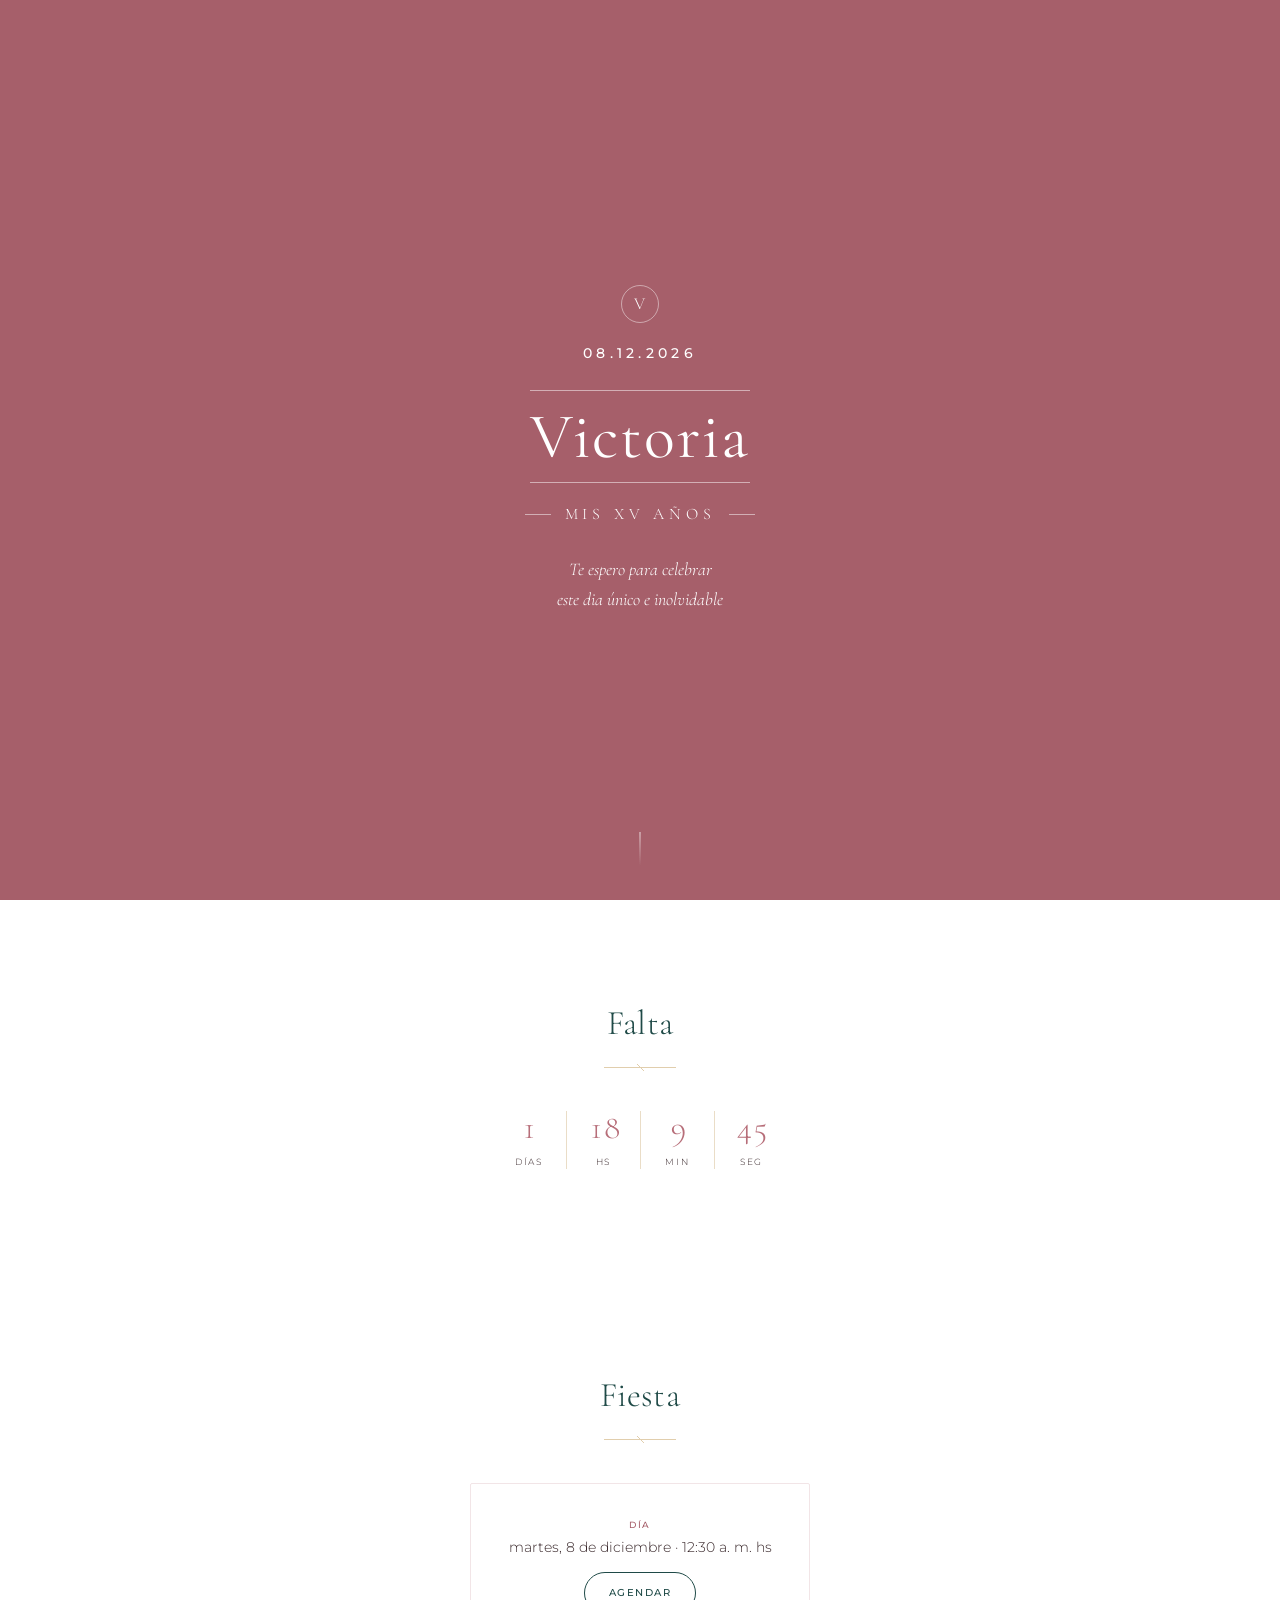
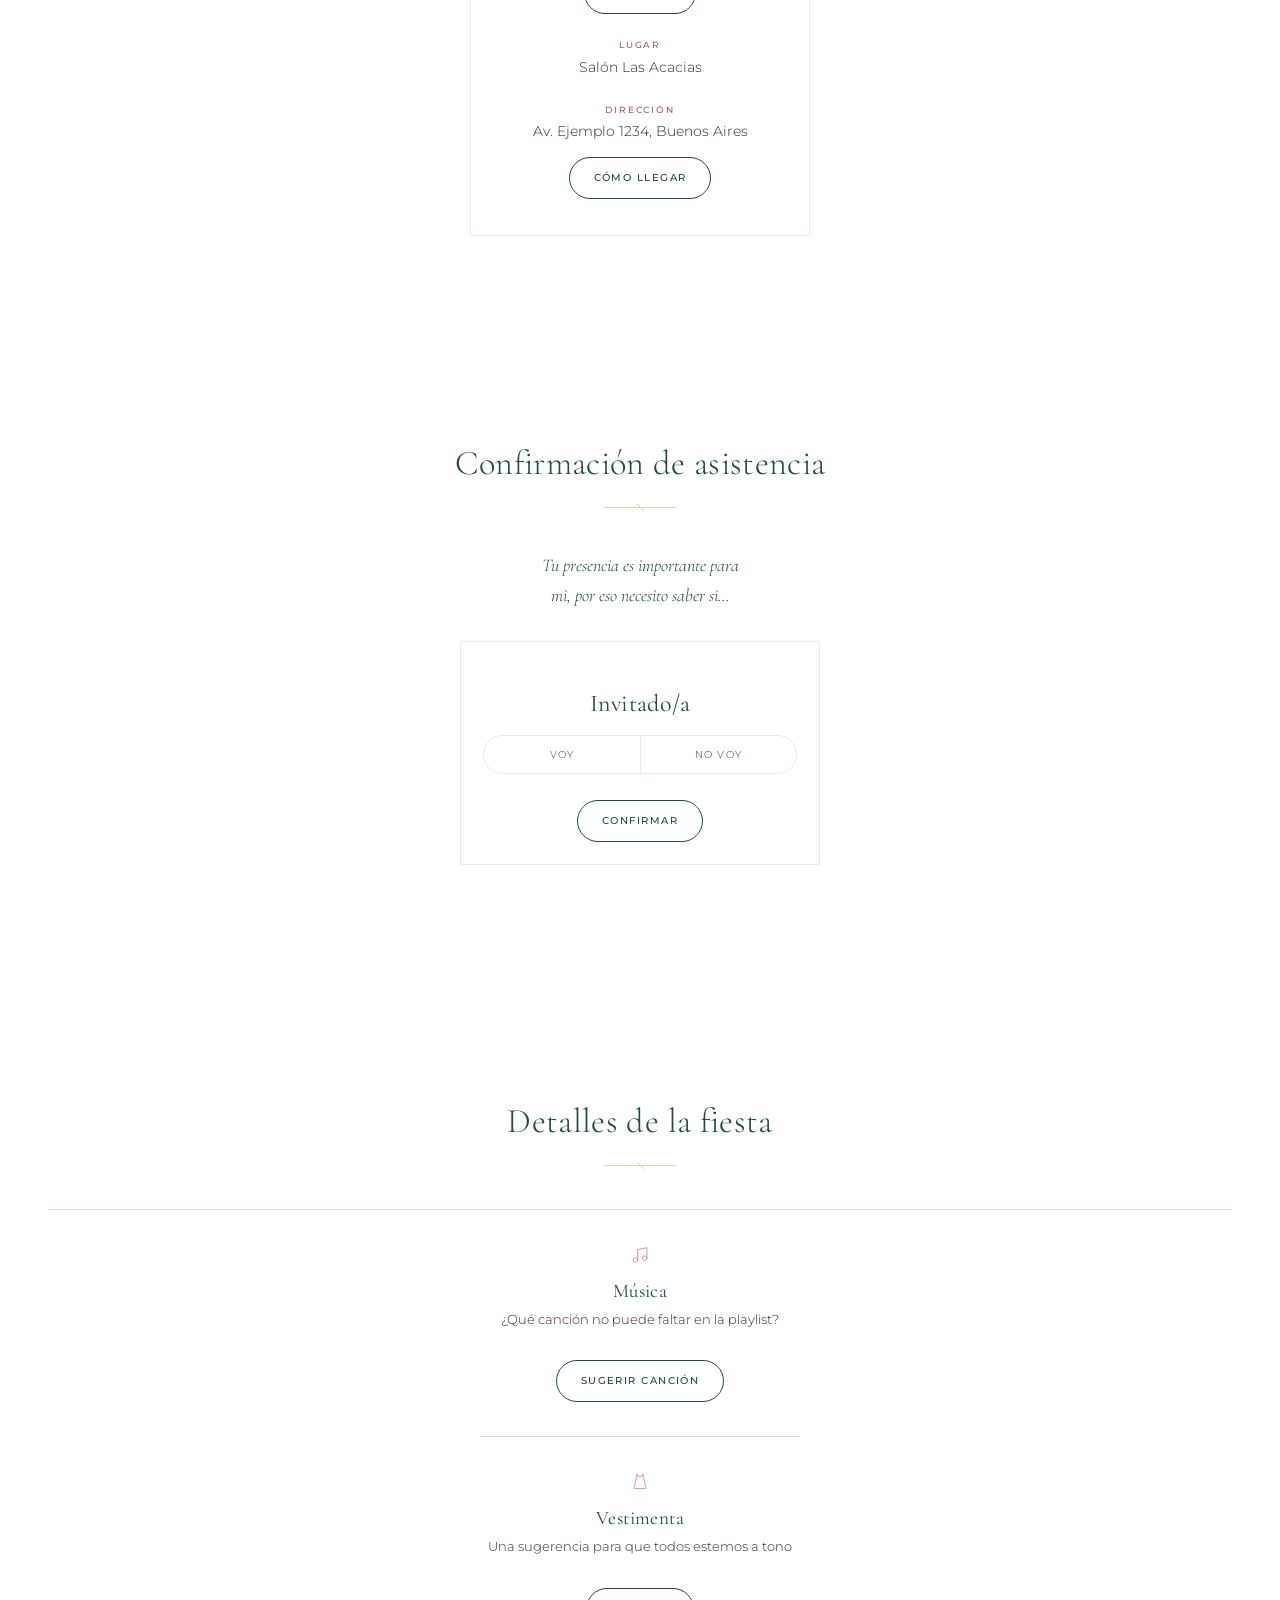
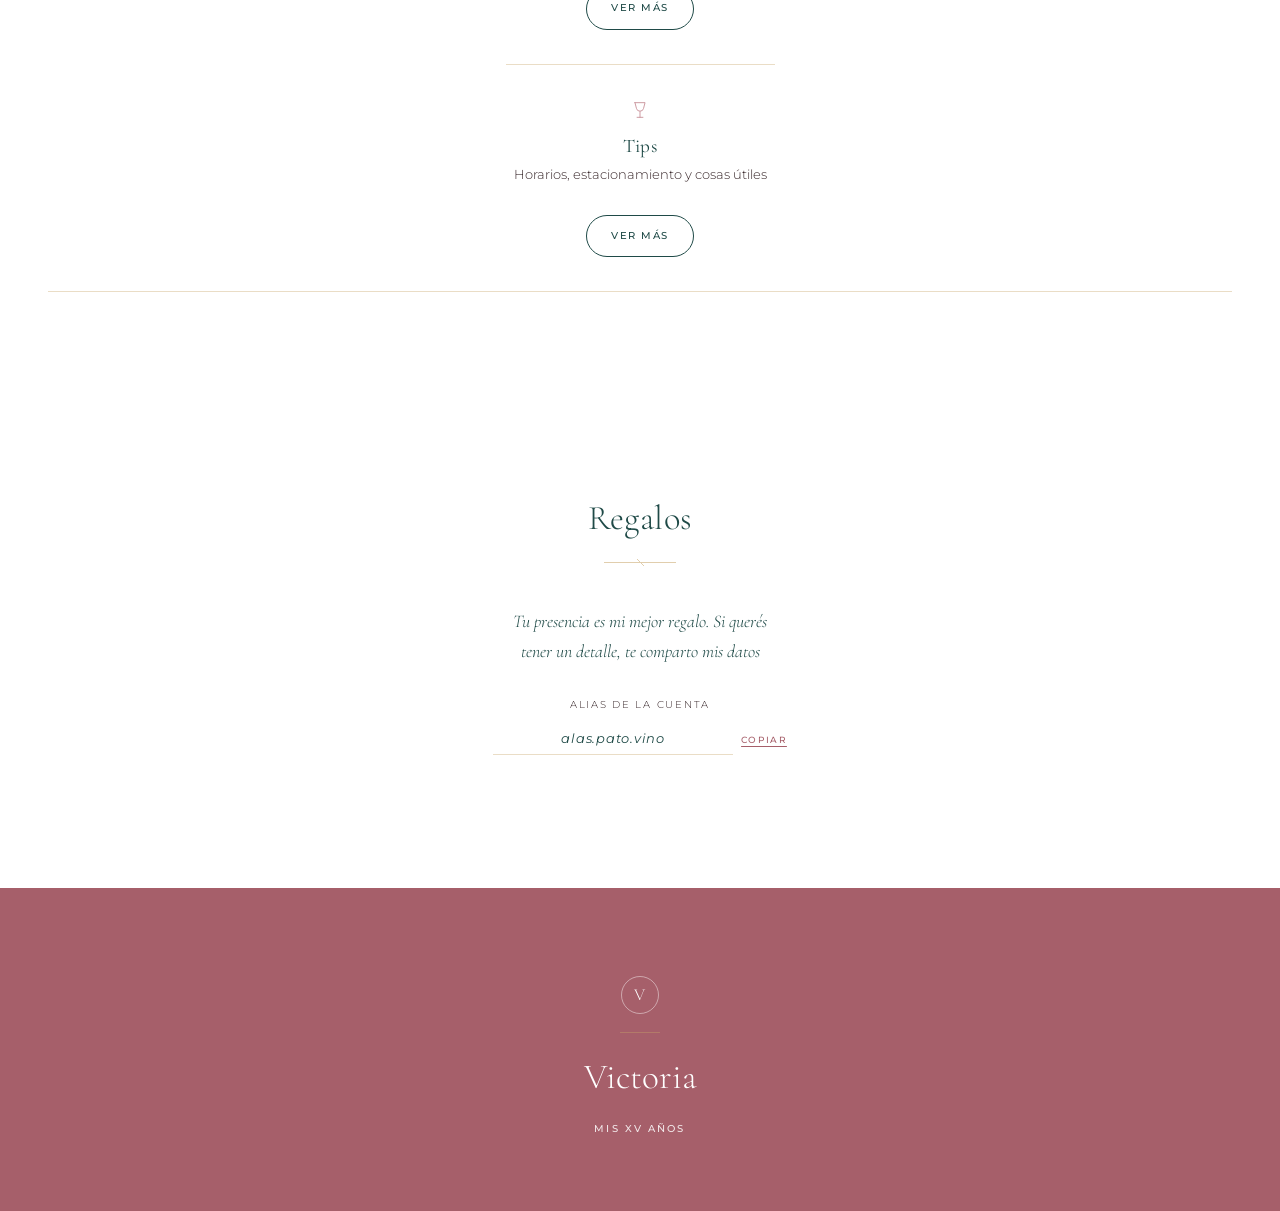
==== index.html @ 80ca41c7 "second commit" ====
<!DOCTYPE html>
<html lang="es">

<head>
  <meta charset="utf-8">
  <meta name="viewport" content="width=device-width,initial-scale=1,viewport-fit=cover">
  <title>Mis XV · Victoria</title>
  <meta name="description" content="Invitación a los XV años de Victoria.">
  <meta property="og:type" content="website">
  <meta property="og:locale" content="es_AR">
  <meta property="og:title" content="Mis XV · Victoria">
  <meta property="og:description" content="Invitación a los XV años de Victoria.">
  <meta name="theme-color" content="#A65F6A">
  <link rel="icon"
    href="data:image/svg+xml,%3Csvg xmlns='http://www.w3.org/2000/svg' viewBox='0 0 64 64'%3E%3Crect width='64' height='64' fill='%23A65F6A'/%3E%3Ctext x='32' y='45' font-family='Georgia,serif' font-size='38' fill='%23FFFFFF' text-anchor='middle'%3EV%3C/text%3E%3C/svg%3E">
  <link rel="preconnect" href="https://fonts.googleapis.com">
  <link rel="preconnect" href="https://fonts.gstatic.com" crossorigin>
  <link
    href="https://fonts.googleapis.com/css2?family=Cormorant+Garamond:ital,wght@0,300;0,400;0,600;1,400&family=Montserrat:wght@300;400;500&display=swap"
    rel="stylesheet">
  <link rel="stylesheet" href="styles.css">
</head>

<body>
  <main class="wrap">

    <header class="sec rosa hero">
      <span class="monograma" aria-hidden="true">V</span>
      <p class="fecha" id="fechaTxt"></p>
      <h1><span id="nombreTxt" class="nombre-reveal">Victoria</span></h1>
      <p class="sub">Mis XV años</p>
      <p class="txt">Te espero para celebrar este dia único e inolvidable</p>
      <p class="aviso" id="invInvalida" role="alert" hidden></p>
      <span class="scroll-cue" aria-hidden="true"></span>
    </header>

    <section class="sec palido" id="cuenta" aria-labelledby="cuentaTitulo">
      <h2 id="cuentaTitulo">Falta</h2>
      <div class="count" aria-live="off">
        <div><b id="cd">0</b><span>días</span></div>
        <div><b id="ch">0</b><span>hs</span></div>
        <div><b id="cm">0</b><span>min</span></div>
        <div><b id="cs">0</b><span>seg</span></div>
      </div>
    </section>

    <section class="sec palido" id="fiesta" aria-labelledby="fiestaTitulo">
      <h2 id="fiestaTitulo">Fiesta</h2>
      <div class="card">
        <h3>Día</h3>
        <p id="diaTxt"></p>
        <a class="btn" id="btnAgenda" target="_blank" rel="noopener">Agendar</a>
        <h3>Lugar</h3>
        <p id="lugarTxt"></p>
        <h3>Dirección</h3>
        <p id="dirTxt"></p>
        <a class="btn" id="btnMapa" target="_blank" rel="noopener">Cómo llegar</a>
      </div>
    </section>

    <section class="sec palido" id="confirmar" aria-labelledby="rsvpTitulo">
      <h2 id="rsvpTitulo">Confirmación de asistencia</h2>
      <p class="txt">Tu presencia es importante para mi, por eso necesito saber si...</p>
      <form id="fRsvp" class="rsvp">
        <div id="rsvpLista"></div>
        <button class="btn" type="submit" id="btnRsvp">Confirmar</button>
      </form>
      <p class="aviso" id="rsvpMsg" role="status"></p>
    </section>

    <section class="sec palido" id="detalles" aria-labelledby="detallesTitulo">
      <h2 id="detallesTitulo">Detalles de la fiesta</h2>
      <div class="grid3">
        <article class="card mini">
          <span class="icono" aria-hidden="true">
            <svg viewBox="0 0 24 24" fill="none" stroke="currentColor" stroke-width="1" stroke-linecap="round"
              stroke-linejoin="round">
              <circle cx="7" cy="17.5" r="2.5" />
              <circle cx="17" cy="15.5" r="2.5" />
              <path d="M9.5 17.5V6l10-2v11.5" />
            </svg>
          </span>
          <h3>Música</h3>
          <p>¿Qué canción no puede faltar en la playlist?</p>
          <button class="btn" data-modal="mMusica">Sugerir canción</button>
        </article>
        <article class="card mini">
          <span class="icono" aria-hidden="true">
            <svg viewBox="0 0 24 24" fill="none" stroke="currentColor" stroke-width="1" stroke-linecap="round"
              stroke-linejoin="round">
              <path d="M9 3.5 8 8l-2.6 9.8a1 1 0 0 0 1 1.2h11.2a1 1 0 0 0 1-1.2L16 8l-1-4.5" />
              <path d="M9 3.5c0 1.6 1.3 2.6 3 2.6s3-1 3-2.6" />
            </svg>
          </span>
          <h3>Vestimenta</h3>
          <p>Una sugerencia para que todos estemos a tono</p>
          <button class="btn" data-modal="mDress">Ver más</button>
        </article>
        <article class="card mini">
          <span class="icono" aria-hidden="true">
            <svg viewBox="0 0 24 24" fill="none" stroke="currentColor" stroke-width="1" stroke-linecap="round"
              stroke-linejoin="round">
              <path d="M6.5 4h11l-1.6 6.2a4 4 0 0 1-7.8 0L6.5 4z" />
              <path d="M12 13.8V20" />
              <path d="M8.8 20h6.4" />
            </svg>
          </span>
          <h3>Tips</h3>
          <p>Horarios, estacionamiento y cosas útiles</p>
          <button class="btn" data-modal="mTips">Ver más</button>
        </article>
      </div>
    </section>

    <section class="sec palido" id="regalos" aria-labelledby="regalosTitulo">
      <h2 id="regalosTitulo">Regalos</h2>
      <p class="txt">Tu presencia es mi mejor regalo. Si querés tener un detalle, te comparto mis datos</p>
      <label class="alias" for="aliasInp">Alias de la cuenta
        <span><input id="aliasInp" type="text" readonly><button class="btn" id="btnCopiar"
            type="button">Copiar</button></span>
      </label>
      <p class="aviso" id="copiado" role="status"></p>
    </section>


    <footer class="sec rosa pie">
      <span class="monograma" aria-hidden="true">V</span>
      <p class="firma"><span id="nombreFirma">Victoria</span><br><small>Mis XV años</small></p>
    </footer>

  </main>

  <div class="cta-fija" id="ctaFija">
    <a class="btn" href="#confirmar">Ir a confirmar asistencia</a>
  </div>

  <dialog id="mMusica">
    <form method="dialog" class="cerrar"><button aria-label="Cerrar">✕</button></form>
    <h3>Sugerir canción</h3>
    <form id="fMusica">
      <label>Canción<input name="cancion" required maxlength="80"></label>
      <label>Artista<input name="artista" required maxlength="80"></label>
      <button class="btn" type="submit">Enviar sugerencia</button>
    </form>
    <p class="aviso" id="musicaMsg" role="status"></p>
  </dialog>

  <dialog id="mDress">
    <form method="dialog" class="cerrar"><button aria-label="Cerrar">✕</button></form>
    <h3>Dress code</h3>
    <p>Elegante. Te sugerimos tonos que acompañen la noche; el rosa pastel queda reservado para la quinceañera.</p>
  </dialog>

  <dialog id="mTips">
    <form method="dialog" class="cerrar"><button aria-label="Cerrar">✕</button></form>
    <h3>Tips</h3>
    <p>Llegá a horario para el recibimiento y no perderte lo mas importante, recordá que hay pileta y llevá abrigo
      por si refresca.</p>
  </dialog>

  <div class="toast" id="aviso" role="status" aria-live="polite"></div>

  <script src="token.js"></script>
  <script src="app.js"></script>
</body>

</html>
---- styles.css ----
/* ===== Tokens ===== */
:root {
    --rosa: #B76E79;
    --rosa-osc: #A65F6A;
    --verde: #1f4a47;
    --gris: #38272A;
    --blanco: #FFFFFF;
    --fondo: #F4F0ED;
    --linea: rgba(31, 74, 71, .16);
    --linea-fuerte: rgba(31, 74, 71, .3);
    --linea-clara: rgba(255, 255, 255, .5);
    --linea-rosa: rgba(183, 110, 121, .18);
    --linea-champagne: rgba(201, 166, 107, .38);
    --champagne: #C9A66B;
    --serif: "Cormorant Garamond", Georgia, serif;
    --sans: "Montserrat", system-ui, sans-serif;
    --radio: 2px;
}

* {
    box-sizing: border-box;
    margin: 0;
}

html {
    scroll-behavior: smooth;
    -webkit-text-size-adjust: 100%;
}

body {
    background: var(--fondo);
    color: var(--verde);
    font-family: var(--sans);
    font-weight: 300;
    font-size: 14px;
    line-height: 1.7;
    -webkit-font-smoothing: antialiased;
    text-rendering: optimizeLegibility;
}

.wrap {
    position: relative;
    margin: 0 auto;
    background: var(--blanco);
    box-shadow: 0 10px 40px rgba(56, 39, 42, .07);
    overflow: hidden;
}

@media (max-width: 520px) {
    .wrap {
        box-shadow: none;
    }
}

.sec {
    position: relative;
    padding: 96px 32px;
    text-align: center;
}

@media (min-width: 700px) {
    .sec {
        padding: 104px 48px;
    }
}

.rosa {
    background: var(--rosa-osc);
    color: var(--blanco);
}

.palido {
    background: var(--blanco);
    color: var(--verde);
}

/* ===== Tipografía ===== */
h1,
h2,
h3,
.firma,
.count b,
.hash {
    font-family: var(--serif);
    font-weight: 400;
    line-height: 1.15;
}

h2 {
    font-size: 2.15rem;
    font-weight: 300;
    letter-spacing: .01em;
    margin-bottom: 40px;
    text-wrap: balance;
}

h2::after {
    content: "";
    display: block;
    width: 72px;
    height: 7px;
    margin: 20px auto 0;
    background:
        linear-gradient(var(--champagne), var(--champagne)) center / 72px 1px no-repeat,
        linear-gradient(45deg, transparent 44%, var(--champagne) 44% 56%, transparent 56%) center / 7px 7px no-repeat;
    opacity: .55;
}

h3 {
    font-size: 1.05rem;
    font-weight: 600;
    letter-spacing: .04em;
    margin-bottom: 4px;
    color: var(--verde);
}

p {
    font-size: .88rem;
}

.txt {
    max-width: 32ch;
    margin: 0 auto;
    font-family: var(--serif);
    font-size: 1.12rem;
    font-style: italic;
    line-height: 1.7;
    opacity: .9;
    text-wrap: balance;
}

.rosa .txt {
    opacity: 1;
}

/* ===== Hero ===== */
.hero {
    min-height: 100vh;
    min-height: 100svh;
    display: flex;
    flex-direction: column;
    align-items: center;
    justify-content: center;
    padding-top: 96px;
    padding-bottom: 96px;
}

.hero .fecha {
    font-size: .9rem;
    font-weight: 500;
    letter-spacing: .3em;
    text-transform: uppercase;
}

.hero h1 {
    margin: 24px 0 18px;
}

.hero h1 span {
    display: inline-block;
    font-size: clamp(2.9rem, 13vw, 4rem);
    line-height: 1.05;
    padding: 12px 0;
    border-block: 1px solid var(--linea-clara);
    letter-spacing: .03em;
}


@supports ((background-clip: text) or (-webkit-background-clip: text)) {
    .nombre-reveal {
        animation: nombre-reveal 1.6s cubic-bezier(.22, .61, .36, 1) .2s 1 both;
    }

    @keyframes nombre-reveal {
        from {
            opacity: 0;
            letter-spacing: .12em;
            transform: translateY(8px);
        }

        to {
            opacity: 1;
            letter-spacing: .03em;
            transform: none;
        }
    }
}


.hero .sub {
    display: flex;
    align-items: center;
    justify-content: center;
    gap: 14px;
    font-family: var(--serif);
    font-size: 1rem;
    letter-spacing: .3em;
    text-transform: uppercase;
}

.hero .sub::before,
.hero .sub::after {
    content: "";
    width: 26px;
    height: 1px;
    flex: none;
    background: rgba(255, 255, 255, .5);
}

.hero .txt {
    margin-top: 26px;
    max-width: 28ch;
}

.scroll-cue {
    position: absolute;
    bottom: 34px;
    left: 50%;
    width: 1px;
    height: 34px;
    background: linear-gradient(to bottom, rgba(255, 255, 255, .8), transparent);
    transform: translateX(-50%);
    animation: cue 3.6s ease-in-out infinite;
}

@keyframes cue {

    0%,
    100% {
        opacity: .2;
        transform: translate(-50%, 0);
    }

    50% {
        opacity: .9;
        transform: translate(-50%, 8px);
    }
}

/* ===== Cuenta regresiva ===== */
.count {
    display: flex;
    justify-content: center;
}

.count div {
    display: flex;
    flex-direction: column;
    align-items: center;
    min-width: 74px;
    padding: 0 14px;
    border-left: 1px solid var(--linea-champagne);
}

.count div:first-child {
    border-left: 0;
}

.count b {
    font-size: 2.1rem;
    line-height: 1;
    font-weight: 300;
    color: var(--rosa);
    font-variant-numeric: tabular-nums;
}

.count span {
    margin-top: 9px;
    font-size: .56rem;
    letter-spacing: .2em;
    text-transform: uppercase;
    color: var(--gris);
}

/* ===== Botones ===== */
.btn {
    display: inline-flex;
    align-items: center;
    justify-content: center;
    min-height: 42px;
    padding: 10px 24px;
    border: 1px solid var(--verde);
    border-radius: 999px;
    background: transparent;
    color: var(--verde);
    font: 500 .64rem/1 var(--sans);
    letter-spacing: .14em;
    text-transform: uppercase;
    text-decoration: none;
    cursor: pointer;
    transition: background .25s ease, color .25s ease, border-color .25s ease, transform .15s ease;
}

.btn:hover {
    background: rgba(31, 74, 71, .07);
    border-color: var(--verde);
    color: var(--verde);
}

.btn:active {
    transform: scale(.97);
}

.btn:disabled {
    opacity: .55;
    cursor: wait;
}

.rosa .btn {
    border-color: var(--linea-clara);
    color: var(--blanco);
}

.rosa .btn:hover {
    background: rgba(255, 255, 255, .14);
    border-color: var(--blanco);
    color: var(--blanco);
}

:focus-visible {
    outline: 2px solid var(--rosa-osc);
    outline-offset: 3px;
}

::selection {
    background: rgba(183, 110, 121, .22);
    color: inherit;
}

/* ===== Card de fiesta ===== */
.card {
    max-width: 340px;
    margin: 0 auto;
    padding: 36px 28px;
    border: 1px solid var(--linea-rosa);
    border-radius: var(--radio);
    transition: transform .2s ease, box-shadow .2s ease;
}

.card:not(.mini):hover {
    transform: translateY(-2px);
    box-shadow: 0 8px 24px rgba(56, 39, 42, .05);
}

.card h3 {
    margin-top: 26px;
    font-family: var(--sans);
    font-size: .58rem;
    font-weight: 500;
    letter-spacing: .2em;
    text-transform: uppercase;
    color: var(--rosa-osc);
}

.card h3:first-child {
    margin-top: 0;
}

.card p {
    margin-top: 6px;
    font-family: var(--sans);
    font-size: 0.90rem;
    line-height: 1.5;
    color: var(--gris);
}

.card .btn {
    margin-top: 14px;
}

/* ===== Detalles (lista minimal) ===== */
.grid3 {
    display: grid;
    border-block: 1px solid var(--linea-champagne);
}

.mini {
    max-width: none;
    padding: 34px 8px;
    border: 0;
    border-radius: 0;
}

.mini+.mini {
    border-top: 1px solid var(--linea-champagne);
}

.mini h3 {
    margin: 0 0 6px;
    font-family: var(--serif);
    font-size: 1.2rem;
    font-weight: 400;
    letter-spacing: .02em;
    text-transform: none;
    color: var(--verde);
}

.mini p {
    margin-bottom: 16px;
    font-family: var(--sans);
    font-size: .84rem;
    line-height: 1.65;
    color: var(--gris);
}

/* ===== RSVP ===== */
.rsvp {
    max-width: 360px;
    margin: 30px auto 0;
    padding: 26px 22px 22px;
    border: 1px solid var(--linea-rosa);
    border-radius: var(--radio);
    background: var(--blanco);
}

.rsvp>div {
    display: grid;
    gap: 0;
    margin-bottom: 22px;
}

.persona {
    padding: 16px 0;
    border: 0;
    border-bottom: 1px solid var(--linea-rosa);
    border-radius: 0;
    text-align: left;
}

.persona:last-child {
    border-bottom: 0;
    padding-bottom: 4px;
}

.persona b {
    display: block;
    margin-bottom: 10px;
    font-family: var(--serif);
    font-weight: 400;
    font-size: 1.50rem;
    letter-spacing: .02em;
    text-align-last: center;
}

.opc {
    display: flex;
    gap: 0;
    border: 1px solid var(--linea-rosa);
    border-radius: 999px;
    overflow: hidden;
}

.opc label {
    flex: 1;
    cursor: pointer;
    position: relative;
}

.opc input {
    position: absolute;
    opacity: 0;
    width: 0;
    padding: 0;
    border: 0;
}

.opc span {
    display: block;
    padding: 10px 6px;
    border: 0;
    border-radius: 0;
    font-size: .64rem;
    letter-spacing: .12em;
    text-transform: uppercase;
    text-align: center;
    transition: background .2s ease, color .2s ease;
}

.opc label+label span {
    border-left: 1px solid var(--linea-rosa);
}

.opc input:checked+span {
    background: rgba(31, 74, 71, .08);
    color: var(--verde);
    font-weight: 500;
}

.opc input:focus-visible+span {
    outline: 2px solid var(--verde);
    outline-offset: 2px;
}

.rosa .persona {
    border-color: var(--linea-clara);
}

.rosa .opc {
    border-color: var(--linea-clara);
}

.rosa .opc label+label span {
    border-left-color: var(--linea-clara);
}

.rosa .opc span {
    border-color: var(--linea-clara);
}

.rosa .opc input:checked+span {
    background: rgba(255, 255, 255, .18);
    border-color: transparent;
    color: var(--blanco);
}

.rosa .opc input:focus-visible+span {
    outline-color: var(--blanco);
}

.aviso {
    min-height: 1.4em;
    margin-top: 12px;
    font-size: .74rem;
    letter-spacing: .03em;
    color: var(--verde);
}

.rosa .aviso {
    color: var(--blanco);
}

/* ===== Regalos ===== */
.alias {
    display: block;
    margin-top: 30px;
    font-size: .6rem;
    letter-spacing: .18em;
    text-transform: uppercase;
    color: var(--gris);
}

.alias span {
    display: flex;
    gap: 8px;
    justify-content: center;
    align-items: center;
    margin-top: 10px;
}

.alias input {
    max-width: 240px;
    padding: 8px 4px;
    border: 0;
    border-bottom: 1px solid var(--linea-champagne);
    border-radius: 0;
    background: transparent;
    font-family: var(--sans);
    font-size: 0.80rem;
    font-style: italic;
    letter-spacing: .06em;
    color: var(--verde);
    text-align: center;
}

.alias input:focus {
    outline: 0;
    border-bottom-color: var(--rosa-osc);
}

.alias .btn {
    min-height: 0;
    padding: 2px 0;
    border: 0;
    background: none;
    font-size: .58rem;
    letter-spacing: .14em;
    color: var(--rosa-osc);
    text-decoration: underline;
    text-underline-offset: 3px;
    text-decoration-thickness: 1px;
}

.alias .btn:hover {
    background: none;
    border-color: transparent;
    color: var(--verde);
}

input {
    font: 400 .88rem var(--sans);
    padding: 11px 14px;
    border: 1px solid var(--linea);
    border-radius: var(--radio);
    background: var(--blanco);
    color: var(--verde);
    width: 100%;
}

input:focus {
    outline: 2px solid currentColor;
    outline-offset: 1px;
}

/* ===== Instagram ===== */
.hash {
    font-size: 2.4rem;
    letter-spacing: .01em;
    color: var(--rosa);
    margin: 22px 0 12px;
}

/* ===== Footer ===== */
.pie {
    padding: 88px 32px 68px;
}

.firma {
    font-size: 2.2rem;
    font-weight: 300;
    line-height: 1.25;
}

.firma::before {
    content: "";
    display: block;
    width: 40px;
    height: 1px;
    margin: 0 auto 22px;
    background: var(--linea-champagne);
}

.firma small {
    display: inline-block;
    margin-top: 10px;
    font-family: var(--sans);
    font-size: .6rem;
    font-weight: 500;
    letter-spacing: .22em;
    text-transform: uppercase;
    opacity: .85;
}

/* ===== Modales ===== */
dialog {
    width: min(92vw, 400px);
    margin: auto;
    padding: 36px 28px 30px;
    border: 1px solid var(--linea-rosa);
    border-radius: 4px;
    background: var(--blanco);
    color: var(--verde);
    text-align: center;
    box-shadow: 0 30px 80px rgba(56, 39, 42, .22);
    animation: pop .25s ease;
}

dialog::backdrop {
    background: rgba(31, 74, 71, .5);
    backdrop-filter: blur(3px);
}

dialog h3 {
    font-size: 1.35rem;
    font-weight: 400;
    margin-bottom: 4px;
}

dialog p {
    margin-top: 12px;
    color: var(--gris);
    font-size: .86rem;
}

dialog label {
    display: block;
    margin-top: 16px;
    text-align: left;
    font-size: .6rem;
    letter-spacing: .14em;
    text-transform: uppercase;
    color: var(--gris);
}

dialog label input {
    margin-top: 6px;
}

dialog .btn {
    margin-top: 24px;
}

.cerrar {
    position: absolute;
    top: 8px;
    right: 10px;
}

.cerrar button {
    width: 36px;
    height: 36px;
    border: 0;
    border-radius: 50%;
    background: none;
    color: var(--gris);
    font-size: 1rem;
    cursor: pointer;
    transition: background .2s ease;
}

.cerrar button:hover {
    background: rgba(31, 74, 71, .06);
}

@keyframes pop {
    from {
        opacity: 0;
        transform: translateY(12px) scale(.98);
    }
}

/* ===== Aparición progresiva ===== */
.js .rev {
    opacity: 0;
    transform: translateY(10px);
    transition: opacity .7s ease, transform .7s ease;
    will-change: opacity, transform;
}

.js .rev.in {
    opacity: 1;
    transform: none;
}

/* ===== CTA fija (mobile) ===== */
.cta-fija {
    position: fixed;
    left: 0;
    right: 0;
    bottom: 0;
    z-index: 20;
    display: flex;
    justify-content: center;
    padding: 10px 16px calc(10px + env(safe-area-inset-bottom));
    background: rgba(255, 255, 255, .92);
    backdrop-filter: blur(10px);
    border-top: 1px solid var(--linea);
    transform: translateY(110%);
    transition: transform .3s ease;
}

.cta-fija.visible {
    transform: none;
}

.cta-fija .btn {
    width: 100%;
    max-width: 448px;
    margin: 0;
    background: var(--verde);
    border-color: var(--verde);
    color: var(--blanco);
}

.cta-fija .btn:hover {
    background: var(--rosa-osc);
    border-color: var(--rosa-osc);
}

@media (min-width: 560px) {
    .cta-fija {
        display: none;
    }
}

/* ===== Ornamentos ===== */
.monograma {
    display: inline-grid;
    place-items: center;
    width: 38px;
    height: 38px;
    margin-bottom: 18px;
    border: 1px solid rgba(255, 255, 255, .45);
    border-radius: 50%;
    font-family: var(--serif);
    font-size: 1.05rem;
    line-height: 1;
    letter-spacing: .04em;
}

.icono {
    display: block;
    width: 22px;
    height: 22px;
    margin: 0 auto 14px;
    color: var(--rosa);
    opacity: .75;
}

.icono svg {
    display: block;
    width: 100%;
    height: 100%;
}

/* ===== Toast ===== */
.toast {
    position: fixed;
    left: 50%;
    bottom: 24px;
    z-index: 30;
    max-width: calc(100vw - 32px);
    transform: translate(-50%, 20px);
    padding: 11px 20px;
    border-radius: 999px;
    background: var(--verde);
    color: var(--blanco);
    font-size: .72rem;
    letter-spacing: .04em;
    text-align: center;
    opacity: 0;
    pointer-events: none;
    transition: opacity .25s ease, transform .25s ease;
}

.toast.visible {
    opacity: 1;
    transform: translate(-50%, 0);
}

@media (max-width: 559px) {
    .toast {
        bottom: calc(78px + env(safe-area-inset-bottom));
    }
}

/* ===== Movimiento reducido ===== */
@media (prefers-reduced-motion: reduce) {
    html {
        scroll-behavior: auto;
    }

    .scroll-cue {
        animation: none;
        opacity: .4;
    }

    .js .rev {
        opacity: 1;
        transform: none;
        transition: none;
    }

    dialog {
        animation: none;
    }

    .btn,
    .opc span,
    .cta-fija,
    .toast {
        transition: none;
    }

    .nombre-reveal {
        -webkit-text-fill-color: currentColor;
        background: none;
        filter: none;
        animation: none;
    }
}
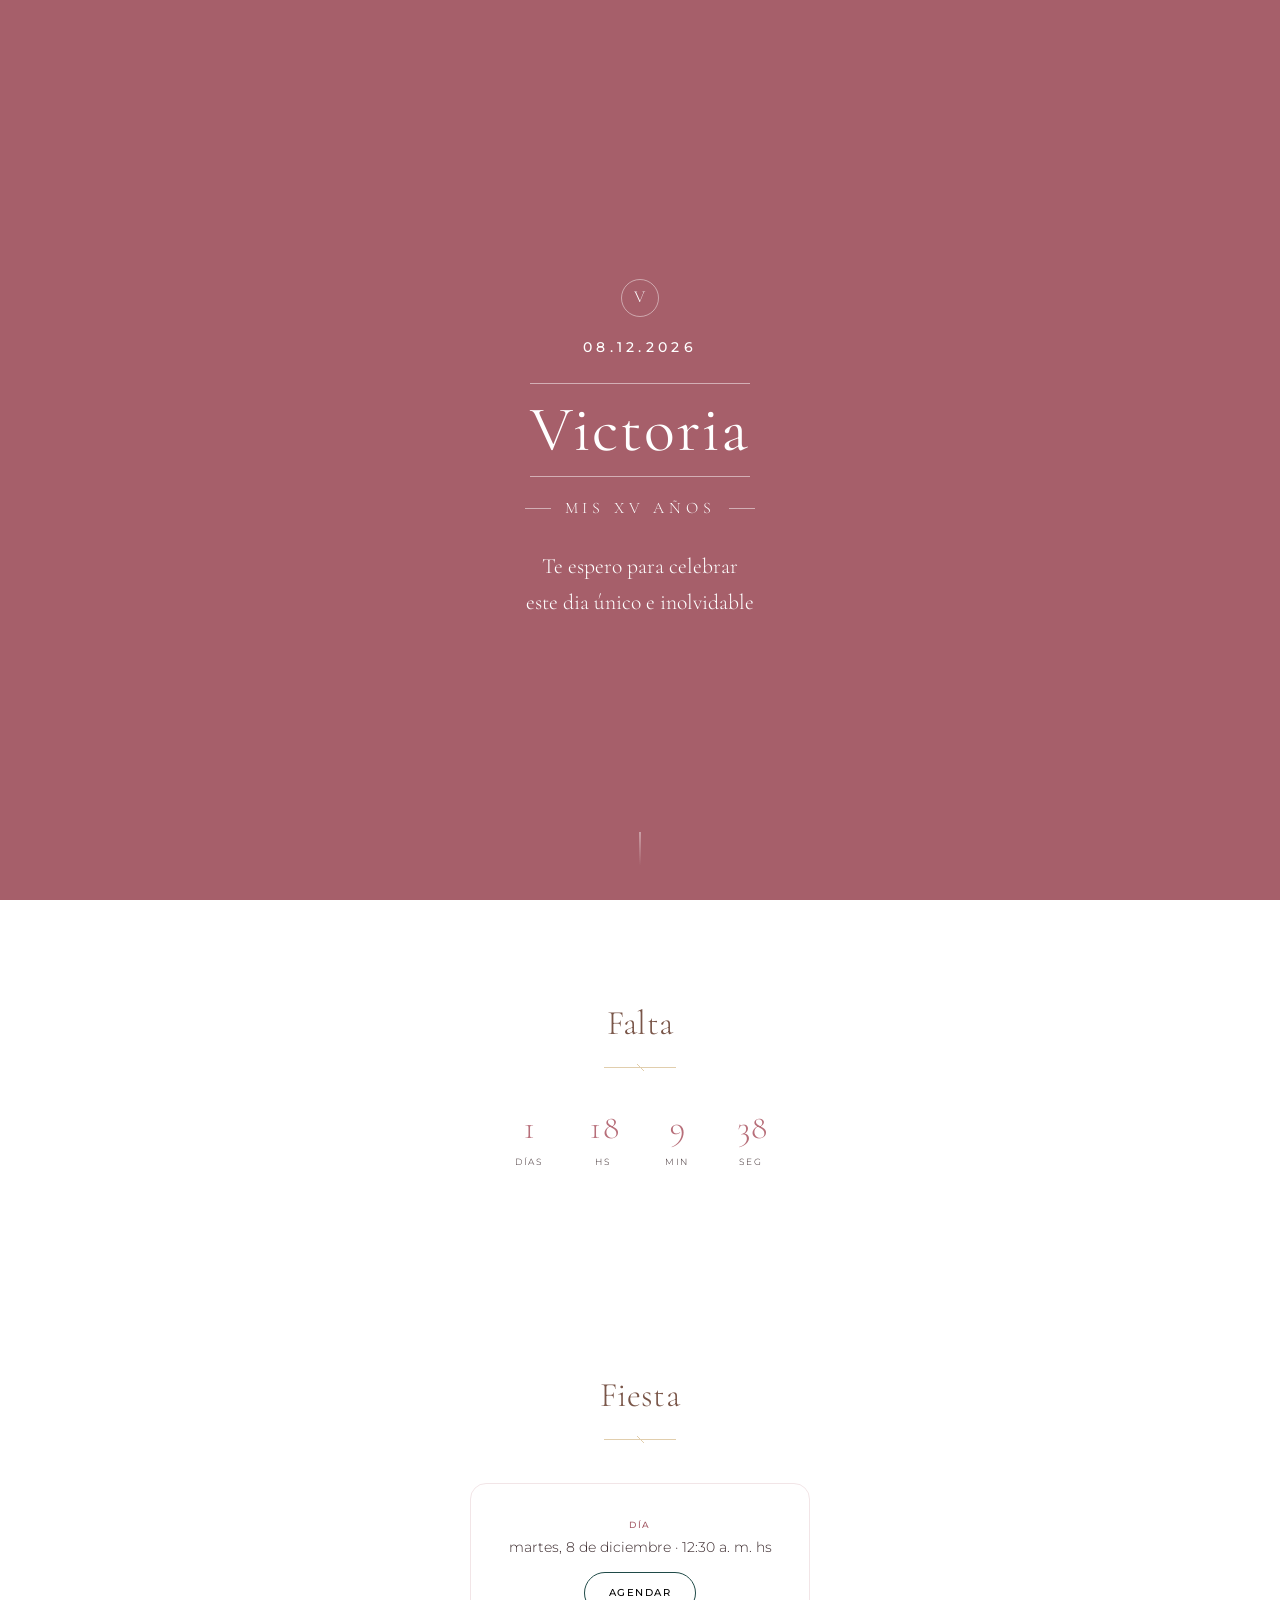
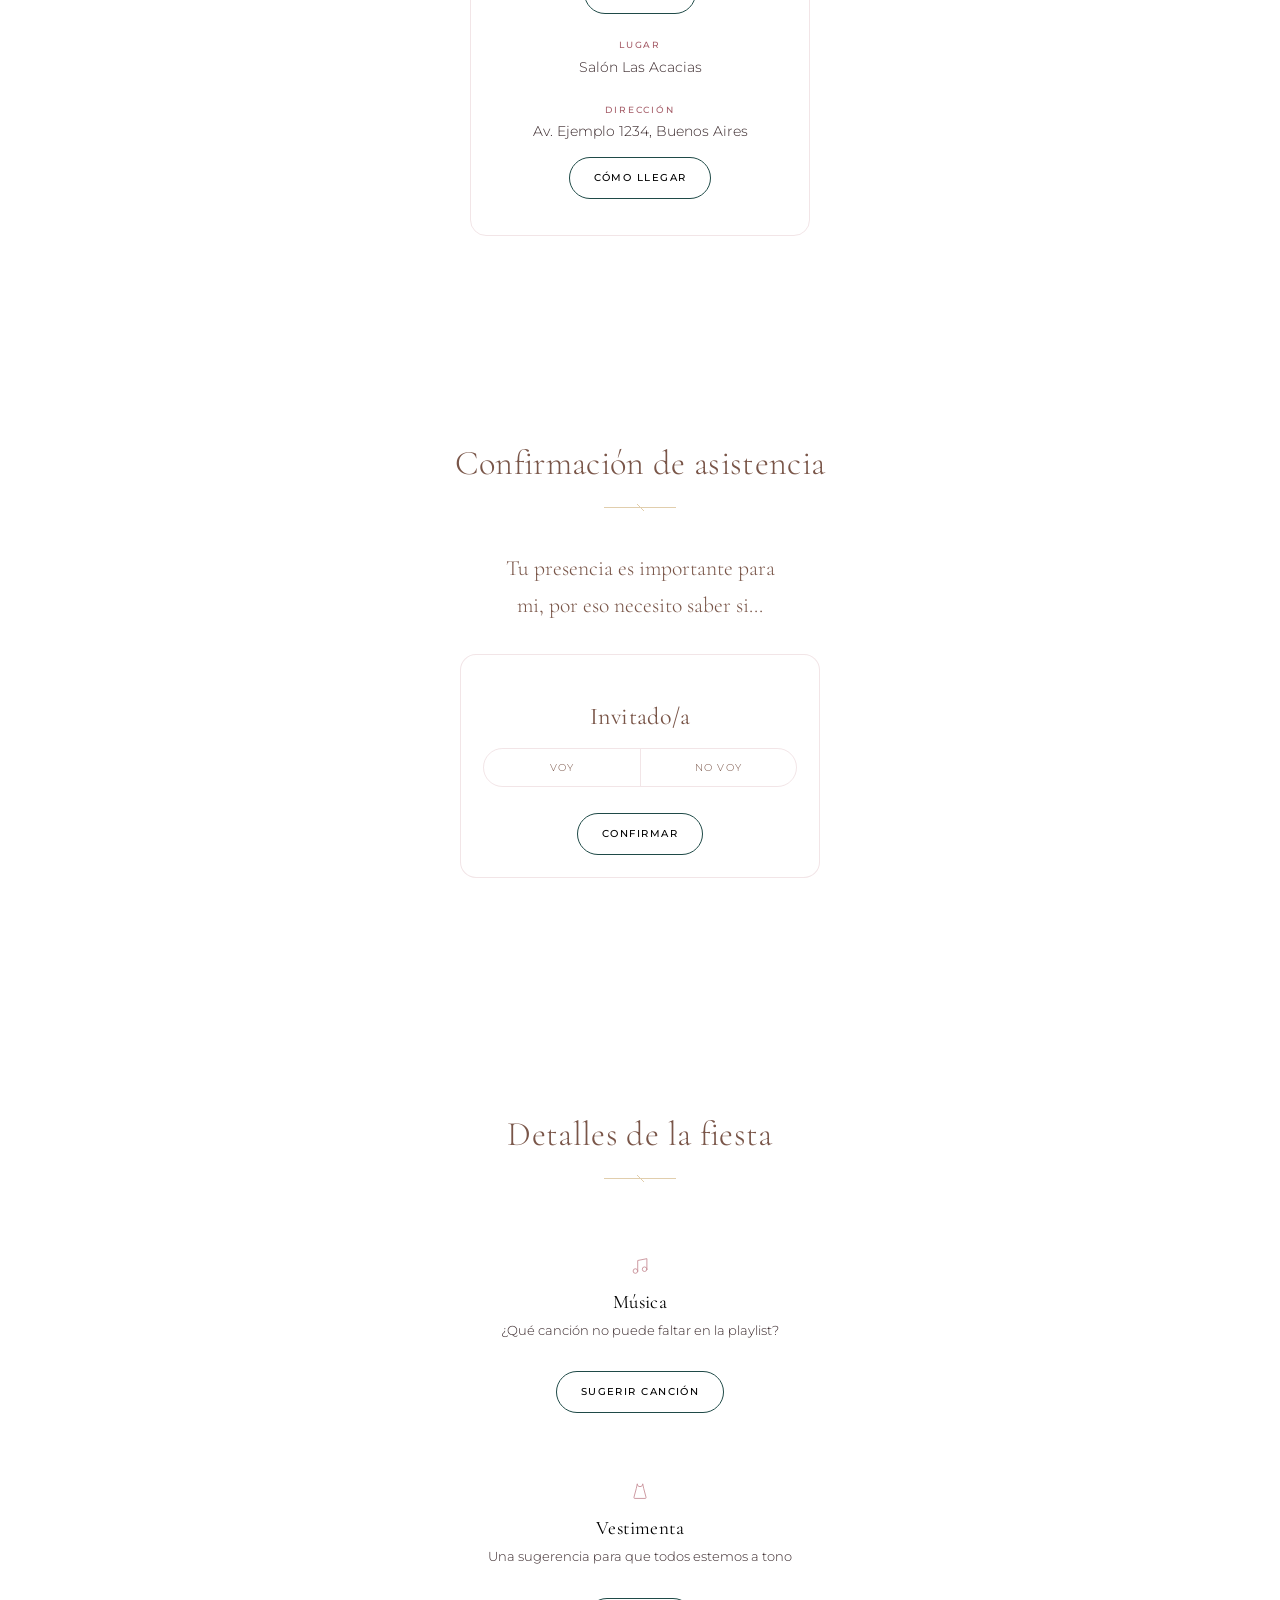
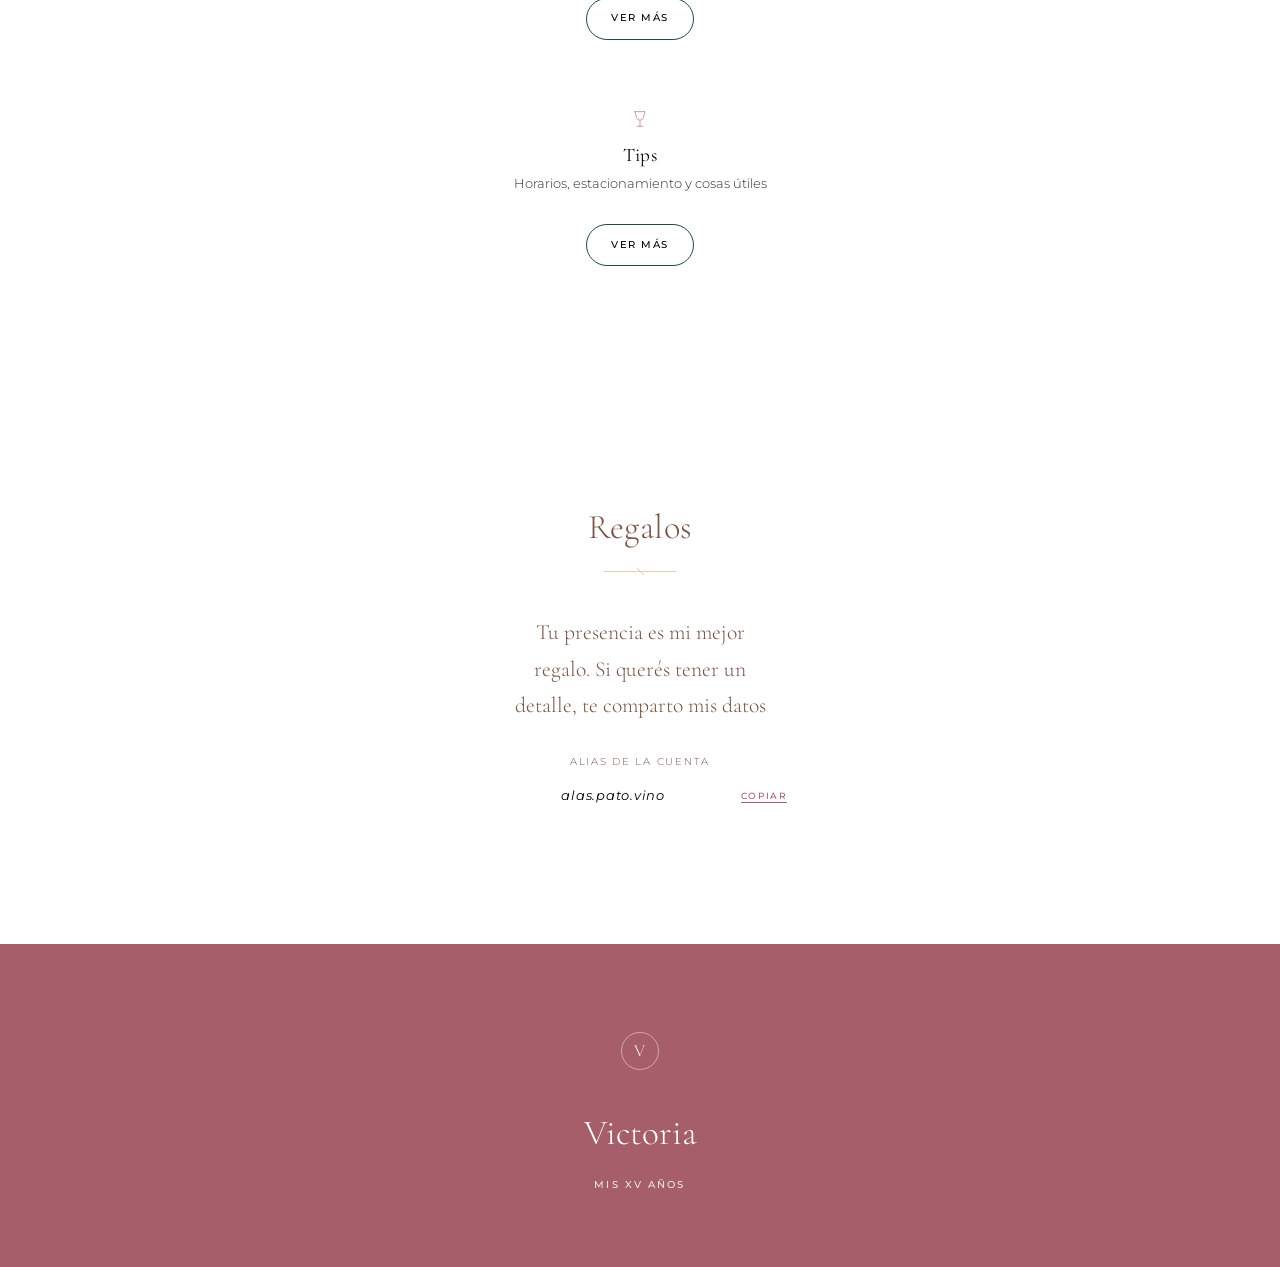
==== commit ba63f98e: "third commit" ====
--- a/index.html
+++ b/index.html
@@ -124,8 +124,9 @@
 
 
     <footer class="sec rosa pie">
-      <span class="monograma" aria-hidden="true">V</span>
-      <p class="firma"><span id="nombreFirma">Victoria</span><br><small>Mis XV años</small></p>
+      <span class="monograma" aria-hidden="true" style="color:white">V</span>
+      <p class="firma"><span id="nombreFirma" style="color:white">Victoria</span><br><small style="color:white">Mis XV
+          años</small></p>
     </footer>
 
   </main>
--- a/styles.css
+++ b/styles.css
@@ -10,7 +10,6 @@
     --linea-fuerte: rgba(31, 74, 71, .3);
     --linea-clara: rgba(255, 255, 255, .5);
     --linea-rosa: rgba(183, 110, 121, .18);
-    --linea-champagne: rgba(201, 166, 107, .38);
     --champagne: #C9A66B;
     --serif: "Cormorant Garamond", Georgia, serif;
     --sans: "Montserrat", system-ui, sans-serif;
@@ -122,8 +121,8 @@
     max-width: 32ch;
     margin: 0 auto;
     font-family: var(--serif);
-    font-size: 1.12rem;
-    font-style: italic;
+    font-size: 1.35rem;
+    font-style: normal;
     line-height: 1.7;
     opacity: .9;
     text-wrap: balance;
@@ -282,7 +281,7 @@
     border: 1px solid var(--verde);
     border-radius: 999px;
     background: transparent;
-    color: var(--verde);
+    color: black;
     font: 500 .64rem/1 var(--sans);
     letter-spacing: .14em;
     text-transform: uppercase;
@@ -333,7 +332,7 @@
     margin: 0 auto;
     padding: 36px 28px;
     border: 1px solid var(--linea-rosa);
-    border-radius: var(--radio);
+    border-radius: 1rem;
     transition: transform .2s ease, box-shadow .2s ease;
 }
 
@@ -392,7 +391,7 @@
     font-weight: 400;
     letter-spacing: .02em;
     text-transform: none;
-    color: var(--verde);
+    color: black;
 }
 
 .mini p {
@@ -409,7 +408,7 @@
     margin: 30px auto 0;
     padding: 26px 22px 22px;
     border: 1px solid var(--linea-rosa);
-    border-radius: var(--radio);
+    border-radius: 1rem;
     background: var(--blanco);
 }
 
@@ -558,7 +557,7 @@
     font-size: 0.80rem;
     font-style: italic;
     letter-spacing: .06em;
-    color: var(--verde);
+    color: black;
     text-align: center;
 }
 
@@ -729,6 +728,7 @@
 .js .rev.in {
     opacity: 1;
     transform: none;
+    color: #795548;
 }
 
 /* ===== CTA fija (mobile) ===== */
@@ -756,8 +756,8 @@
     width: 100%;
     max-width: 448px;
     margin: 0;
-    background: var(--verde);
-    border-color: var(--verde);
+    background: black;
+    border-color: black;
     color: var(--blanco);
 }
 
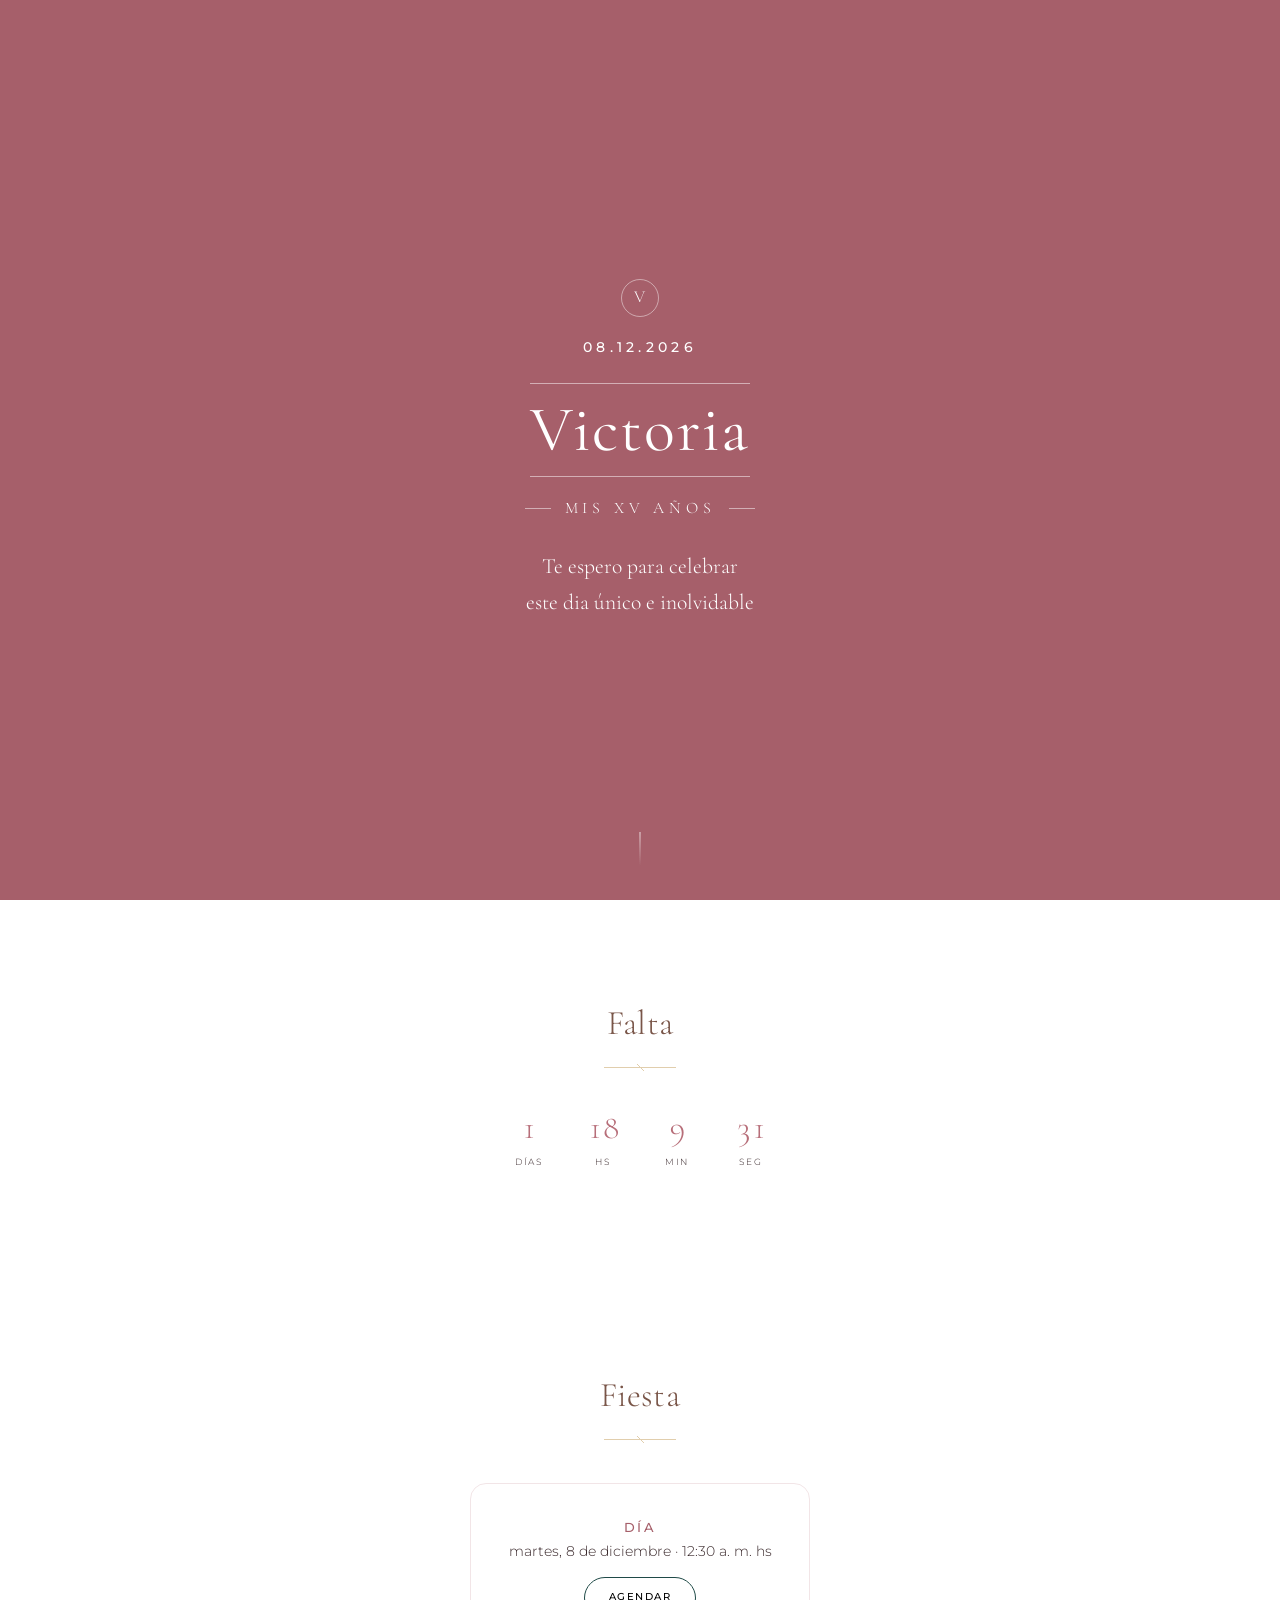
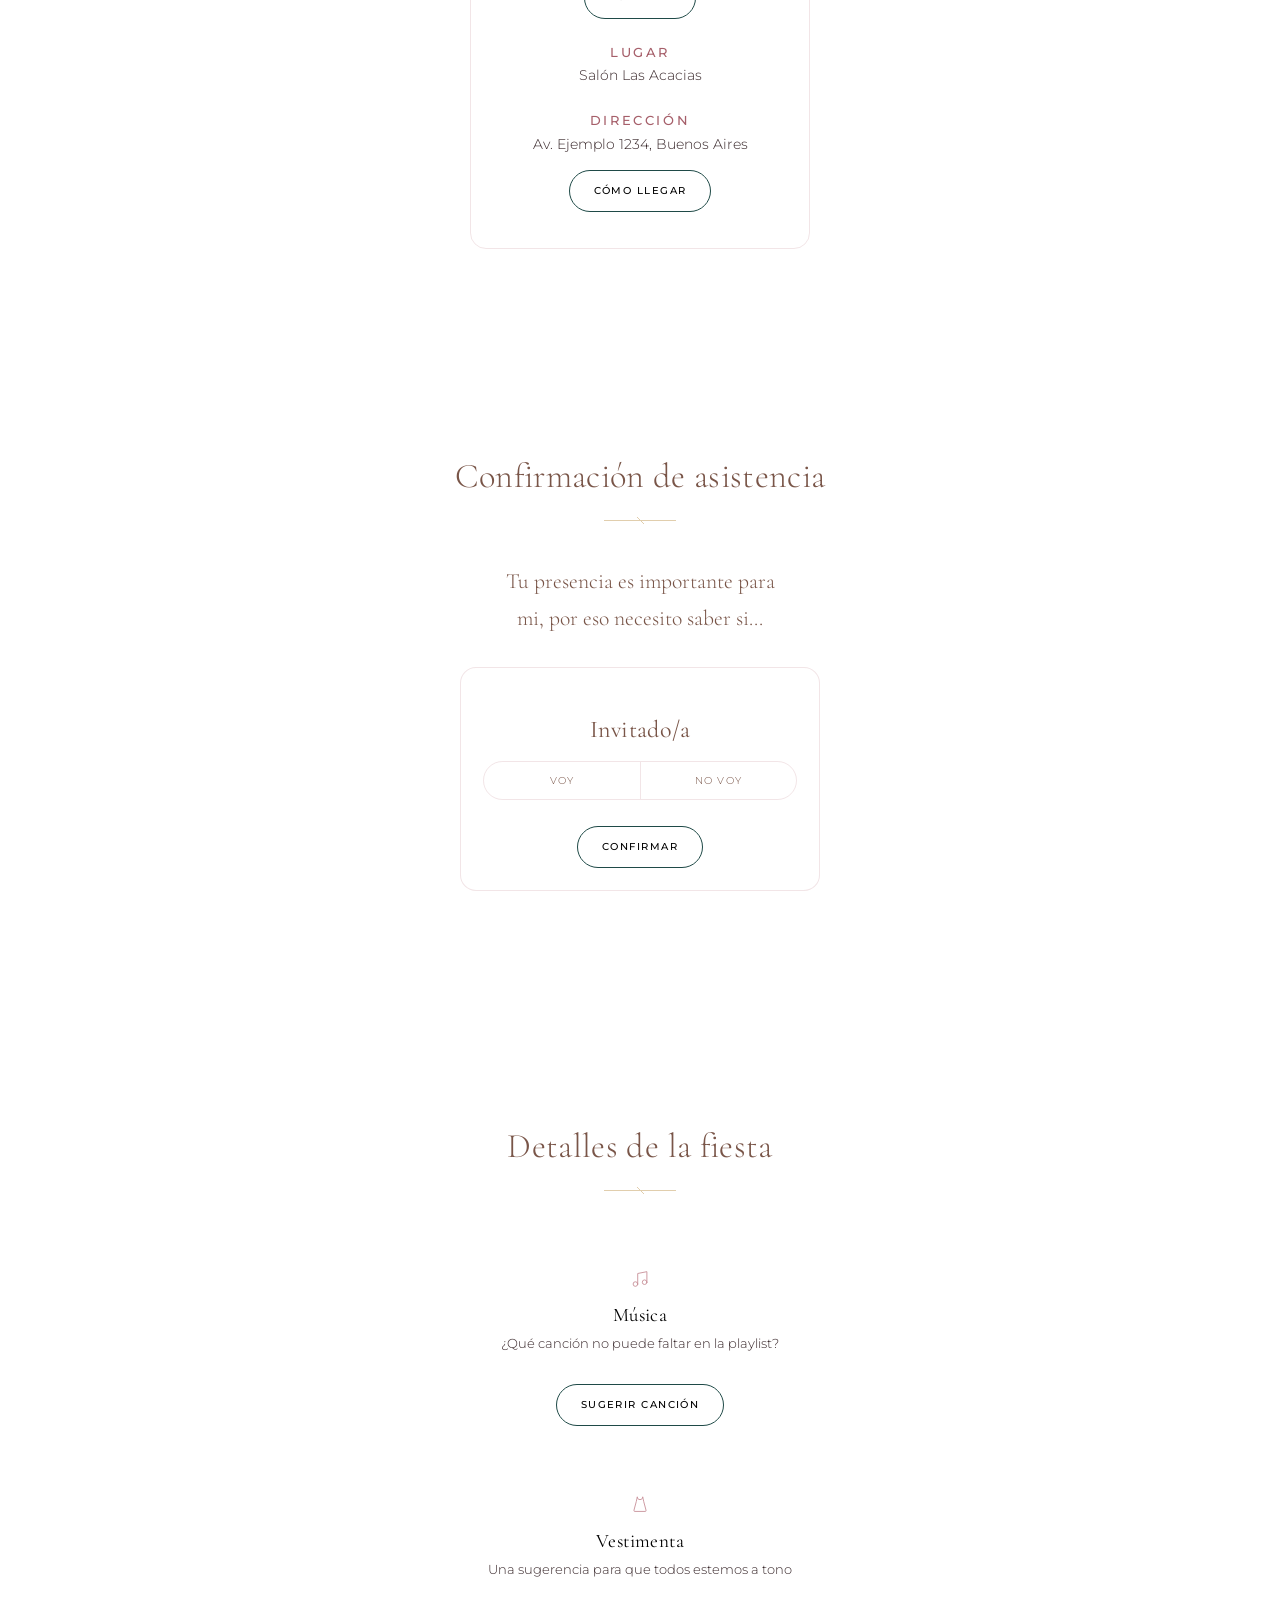
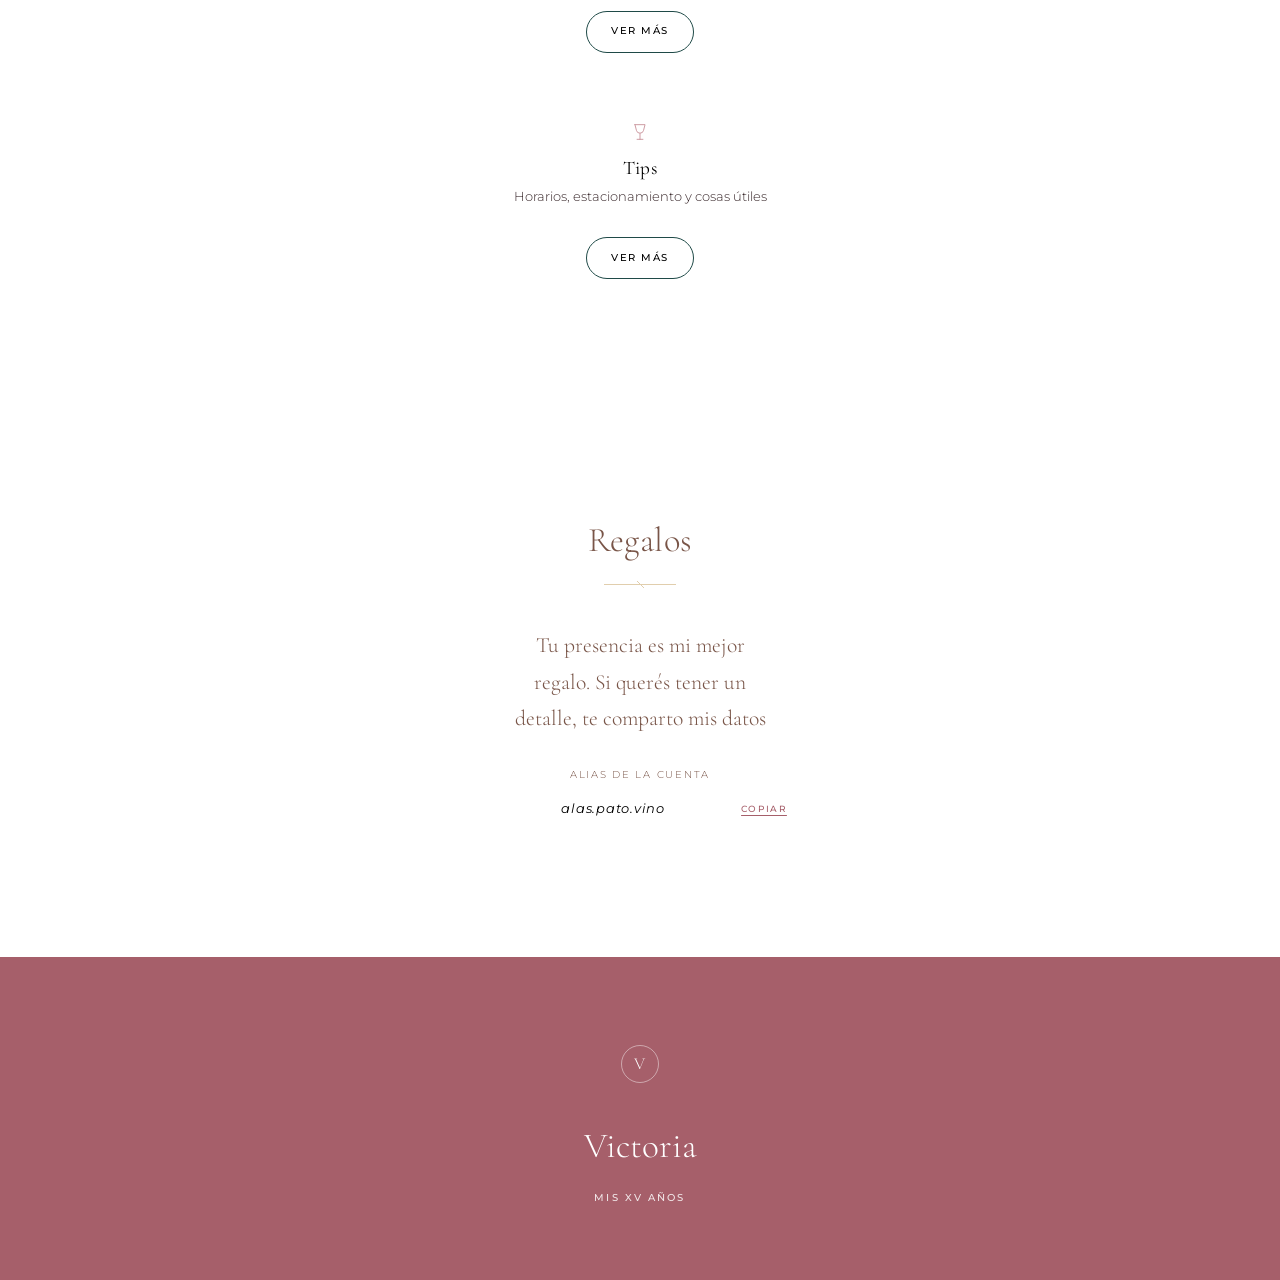
==== commit 1579afdd: "fourth commit" ====
--- a/index.html
+++ b/index.html
@@ -47,12 +47,12 @@
     <section class="sec palido" id="fiesta" aria-labelledby="fiestaTitulo">
       <h2 id="fiestaTitulo">Fiesta</h2>
       <div class="card">
-        <h3>Día</h3>
+        <h3 style="font-size:small">Día</h3>
         <p id="diaTxt"></p>
         <a class="btn" id="btnAgenda" target="_blank" rel="noopener">Agendar</a>
-        <h3>Lugar</h3>
+        <h3 style="font-size:small">Lugar</h3>
         <p id="lugarTxt"></p>
-        <h3>Dirección</h3>
+        <h3 style="font-size:small">Dirección</h3>
         <p id="dirTxt"></p>
         <a class="btn" id="btnMapa" target="_blank" rel="noopener">Cómo llegar</a>
       </div>
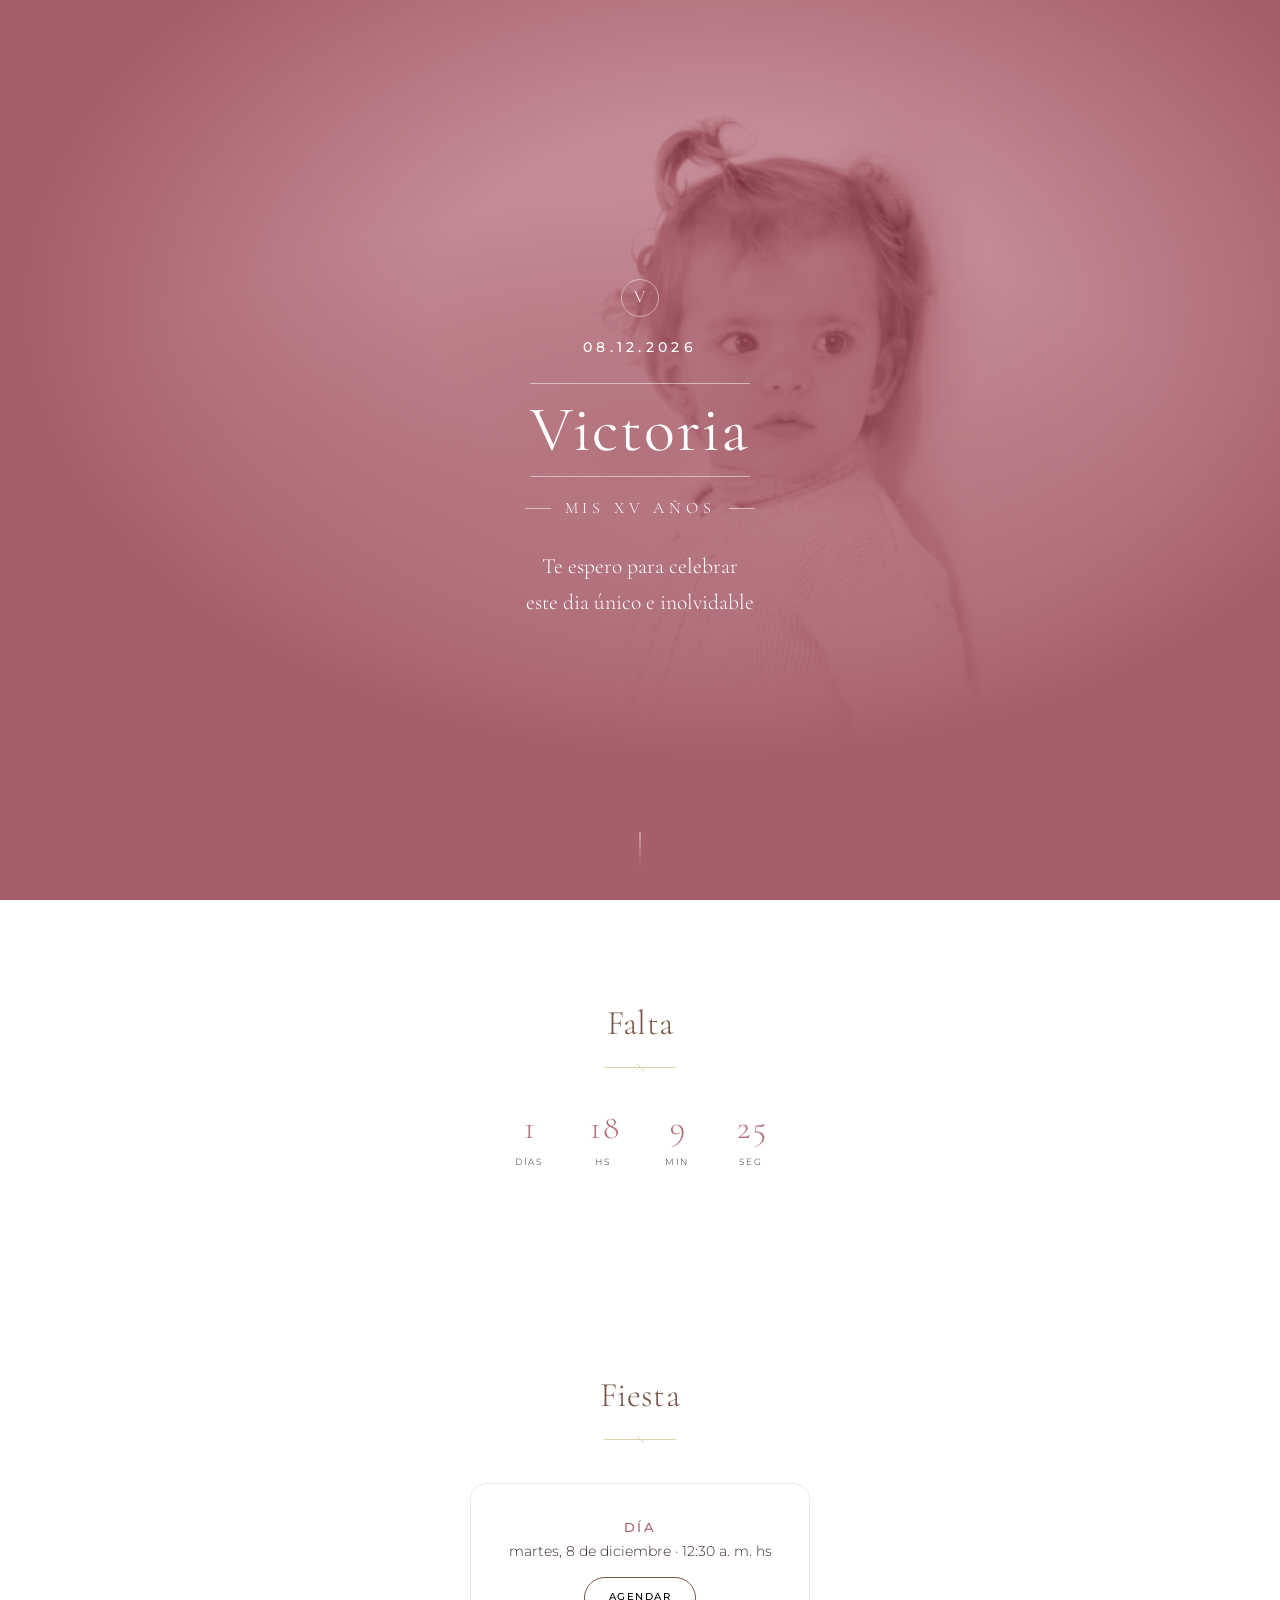
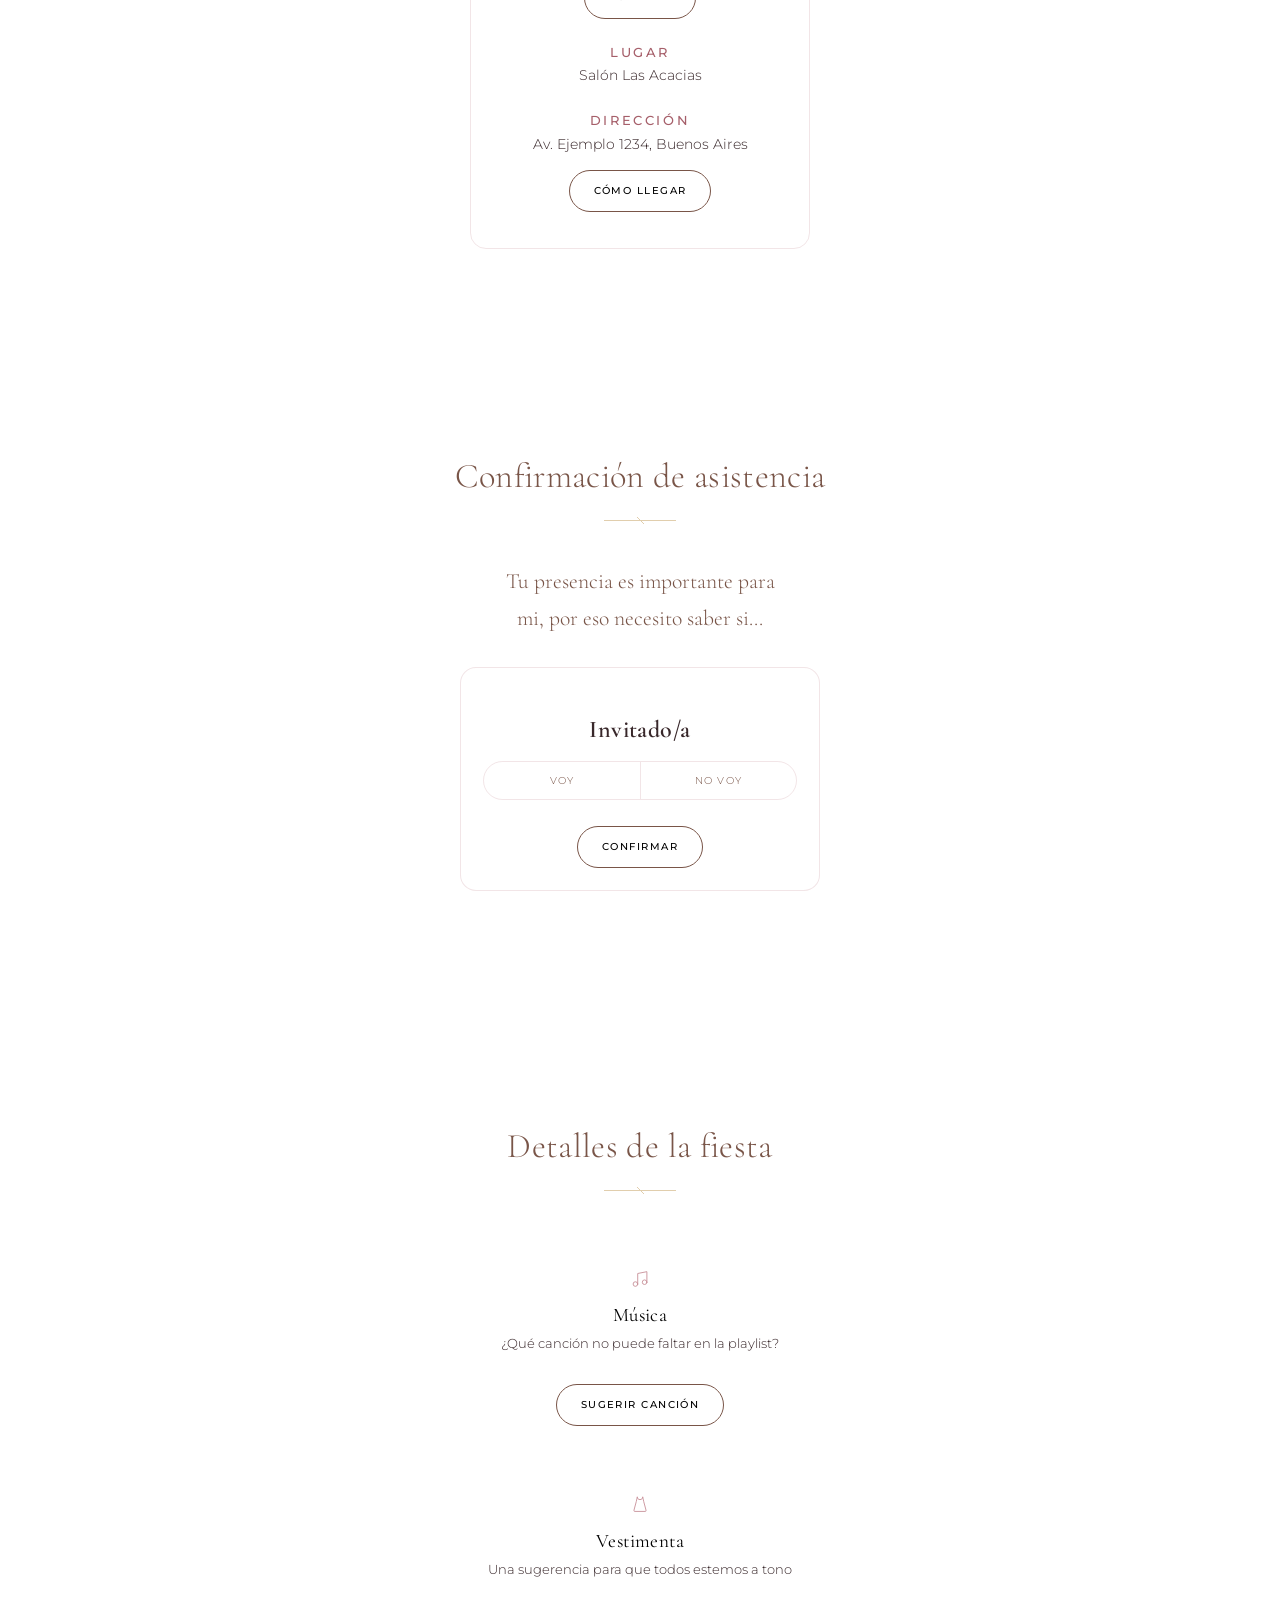
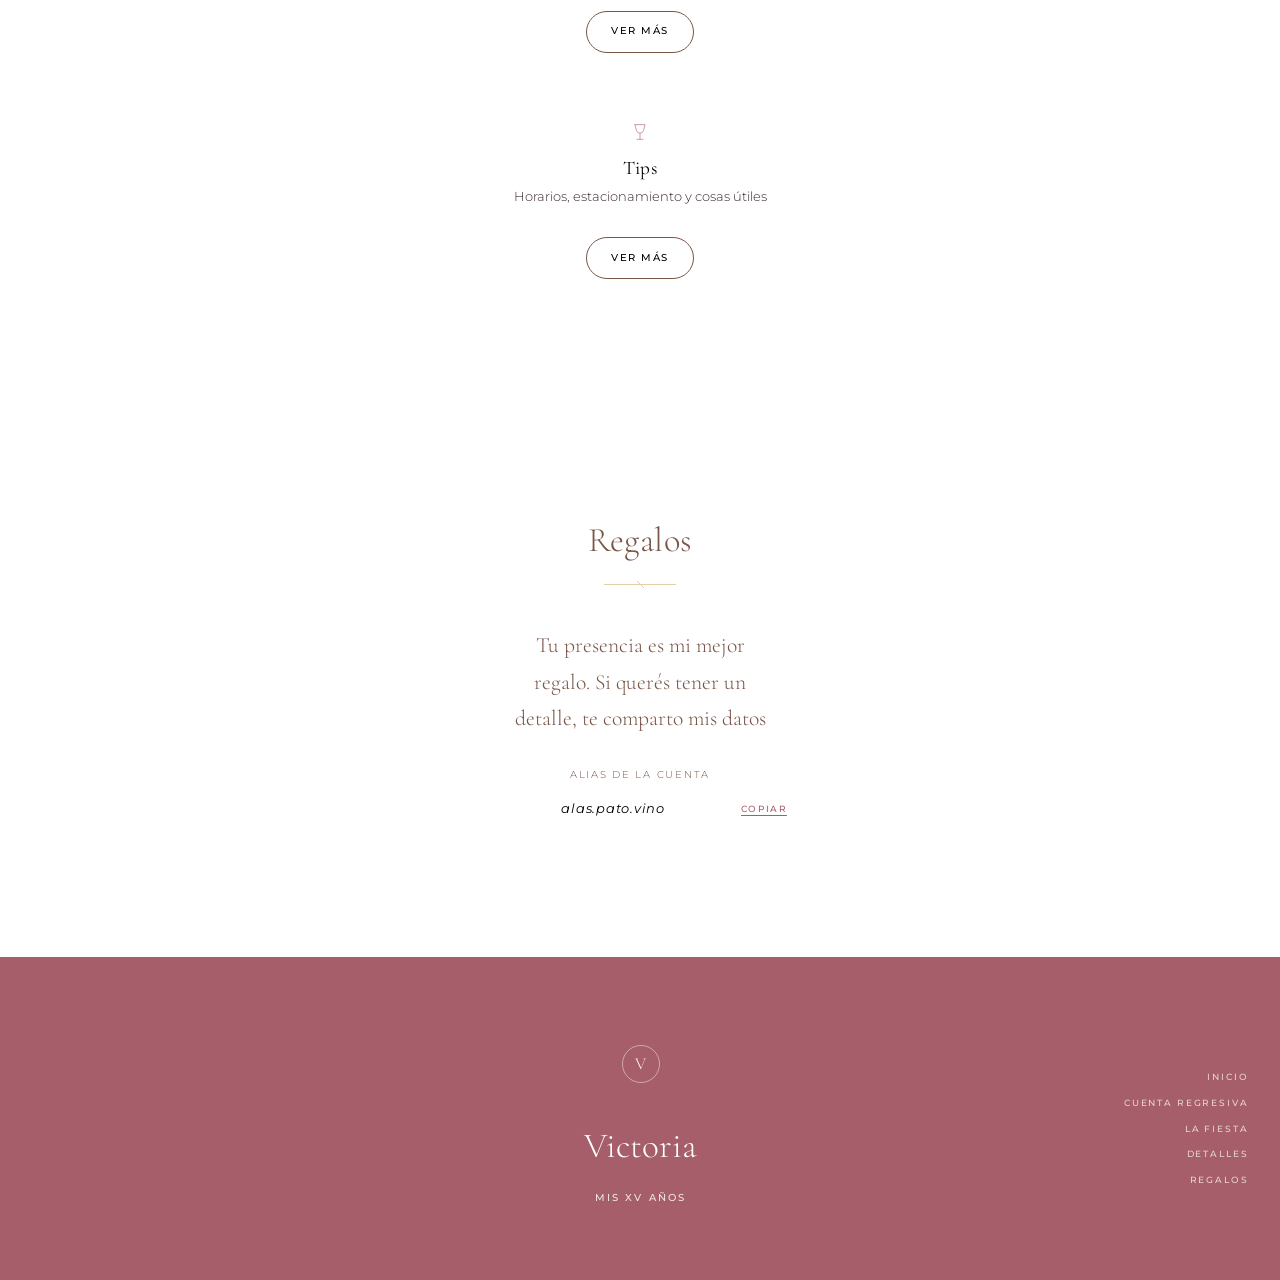
==== commit b63de13f: "sixth commit" ====
--- a/index.html
+++ b/index.html
@@ -24,7 +24,9 @@
 <body>
   <main class="wrap">
 
-    <header class="sec rosa hero">
+    <header class="sec rosa hero" id="inicio">
+      <img class="hero-fondo" src="viky2.jpeg" alt="" aria-hidden="true" width="853" height="1280" decoding="async">
+
       <span class="monograma" aria-hidden="true">V</span>
       <p class="fecha" id="fechaTxt"></p>
       <h1><span id="nombreTxt" class="nombre-reveal">Victoria</span></h1>
@@ -124,9 +126,17 @@
 
 
     <footer class="sec rosa pie">
-      <span class="monograma" aria-hidden="true" style="color:white">V</span>
-      <p class="firma"><span id="nombreFirma" style="color:white">Victoria</span><br><small style="color:white">Mis XV
-          años</small></p>
+      <div class="pie-firma">
+        <span class="monograma" aria-hidden="true">V</span>
+        <p class="firma"><span id="nombreFirma">Victoria</span><br><small>Mis XV años</small></p>
+      </div>
+      <nav class="pie-nav" aria-label="Secciones de la invitación">
+        <a href="#inicio">Inicio</a>
+        <a href="#cuenta">Cuenta regresiva</a>
+        <a href="#fiesta">La fiesta</a>
+        <a href="#detalles">Detalles</a>
+        <a href="#regalos">Regalos</a>
+      </nav>
     </footer>
 
   </main>
@@ -149,7 +159,7 @@
   <dialog id="mDress">
     <form method="dialog" class="cerrar"><button aria-label="Cerrar">✕</button></form>
     <h3>Dress code</h3>
-    <p>Elegante. Te sugerimos tonos que acompañen la noche; el rosa pastel queda reservado para la quinceañera.</p>
+    <p>Elegante sport, un traje de baño y abrigo para mas tarde.</p>
   </dialog>
 
   <dialog id="mTips">
--- a/styles.css
+++ b/styles.css
@@ -236,6 +236,49 @@
     }
 }
 
+/* Foto de fondo del hero: duotono cálido fundido con el rosa */
+.hero-fondo {
+    position: absolute;
+    inset: 0;
+    z-index: 0;
+    width: 100%;
+    height: 100%;
+    object-fit: cover;
+    object-position: 56% 12%;
+    opacity: .75;
+    mix-blend-mode: soft-light;
+    filter: grayscale(1) contrast(1.55) brightness(.98);
+    -webkit-mask-image: radial-gradient(54% 50% at 56% 34%, #000 42%, transparent 100%);
+    mask-image: radial-gradient(54% 50% at 56% 34%, #000 42%, transparent 100%);
+    pointer-events: none;
+}
+
+/* El contenido del hero queda por encima de la foto */
+.hero>*:not(.hero-fondo):not(.scroll-cue) {
+    position: relative;
+    z-index: 1;
+}
+
+/* Halo rosa detrás del texto, para que el título siempre se lea */
+.hero::after {
+    content: "";
+    position: absolute;
+    inset: 0;
+    z-index: 0;
+    pointer-events: none;
+    background: radial-gradient(52% 34% at 50% 50%,
+            rgba(166, 95, 106, .55) 0%,
+            rgba(166, 95, 106, .25) 50%,
+            rgba(166, 95, 106, 0) 80%);
+}
+
+@media (max-width: 559px) {
+    .hero-fondo {
+        opacity: .7;
+        object-position: 54% 50%;
+    }
+}
+
 /* ===== Cuenta regresiva ===== */
 .count {
     display: flex;
@@ -278,7 +321,7 @@
     justify-content: center;
     min-height: 42px;
     padding: 10px 24px;
-    border: 1px solid var(--verde);
+    border: 1px solid #795548;
     border-radius: 999px;
     background: transparent;
     color: black;
@@ -292,7 +335,7 @@
 
 .btn:hover {
     background: rgba(31, 74, 71, .07);
-    border-color: var(--verde);
+    border-color: #795548;
     color: var(--verde);
 }
 
@@ -435,10 +478,11 @@
     display: block;
     margin-bottom: 10px;
     font-family: var(--serif);
-    font-weight: 400;
+    font-weight: 600;
     font-size: 1.50rem;
     letter-spacing: .02em;
     text-align-last: center;
+    color: #38272A;
 }
 
 .opc {
@@ -481,7 +525,7 @@
 
 .opc input:checked+span {
     background: rgba(31, 74, 71, .08);
-    color: var(--verde);
+    color: black;
     font-weight: 500;
 }
 
@@ -613,6 +657,75 @@
     padding: 88px 32px 68px;
 }
 
+.pie-firma {
+    text-align: center;
+}
+
+/* El color de la firma se fija acá: la animación .rev pinta los hijos del .sec */
+.pie-firma .firma,
+.pie .monograma {
+    color: var(--blanco);
+}
+
+.pie-nav {
+    display: flex;
+    flex-wrap: wrap;
+    justify-content: center;
+    gap: 8px 20px;
+    margin-top: 40px;
+}
+
+.pie-nav a {
+    color: var(--blanco);
+    font-size: .58rem;
+    font-weight: 500;
+    letter-spacing: .2em;
+    text-transform: uppercase;
+    text-decoration: none;
+    opacity: .72;
+    transition: opacity .2s ease;
+}
+
+.pie-nav a:hover {
+    opacity: 1;
+    text-decoration: underline;
+    text-underline-offset: 4px;
+}
+
+.pie-nav a:focus-visible {
+    opacity: 1;
+    outline: 2px solid var(--blanco);
+    outline-offset: 4px;
+}
+
+@media (min-width: 700px) {
+    .pie {
+        display: grid;
+        grid-template-columns: 1fr auto 1fr;
+        align-items: center;
+        gap: 32px;
+    }
+
+    .pie-firma {
+        grid-column: 2;
+    }
+
+    .pie-nav {
+        grid-column: 3;
+        flex-direction: column;
+        align-items: flex-end;
+        gap: 10px;
+        margin-top: 0;
+    }
+}
+
+/* Deja lugar para la barra fija de confirmación al llegar al final */
+@media (max-width: 559px) {
+    .pie {
+        padding-bottom: calc(68px + 72px + env(safe-area-inset-bottom));
+    }
+}
+
 .firma {
     font-size: 2.2rem;
     font-weight: 300;
@@ -645,16 +758,16 @@
     margin: auto;
     padding: 36px 28px 30px;
     border: 1px solid var(--linea-rosa);
-    border-radius: 4px;
+    border-radius: 1rem;
     background: var(--blanco);
-    color: var(--verde);
+    color: #795548;
     text-align: center;
     box-shadow: 0 30px 80px rgba(56, 39, 42, .22);
     animation: pop .25s ease;
 }
 
 dialog::backdrop {
-    background: rgba(31, 74, 71, .5);
+    background: rgba(223, 182, 209, 0.37);
     backdrop-filter: blur(3px);
 }
 
@@ -662,6 +775,7 @@
     font-size: 1.35rem;
     font-weight: 400;
     margin-bottom: 4px;
+    color: black;
 }
 
 dialog p {
@@ -682,6 +796,7 @@
 
 dialog label input {
     margin-top: 6px;
+    border-radius: 2rem;
 }
 
 dialog .btn {
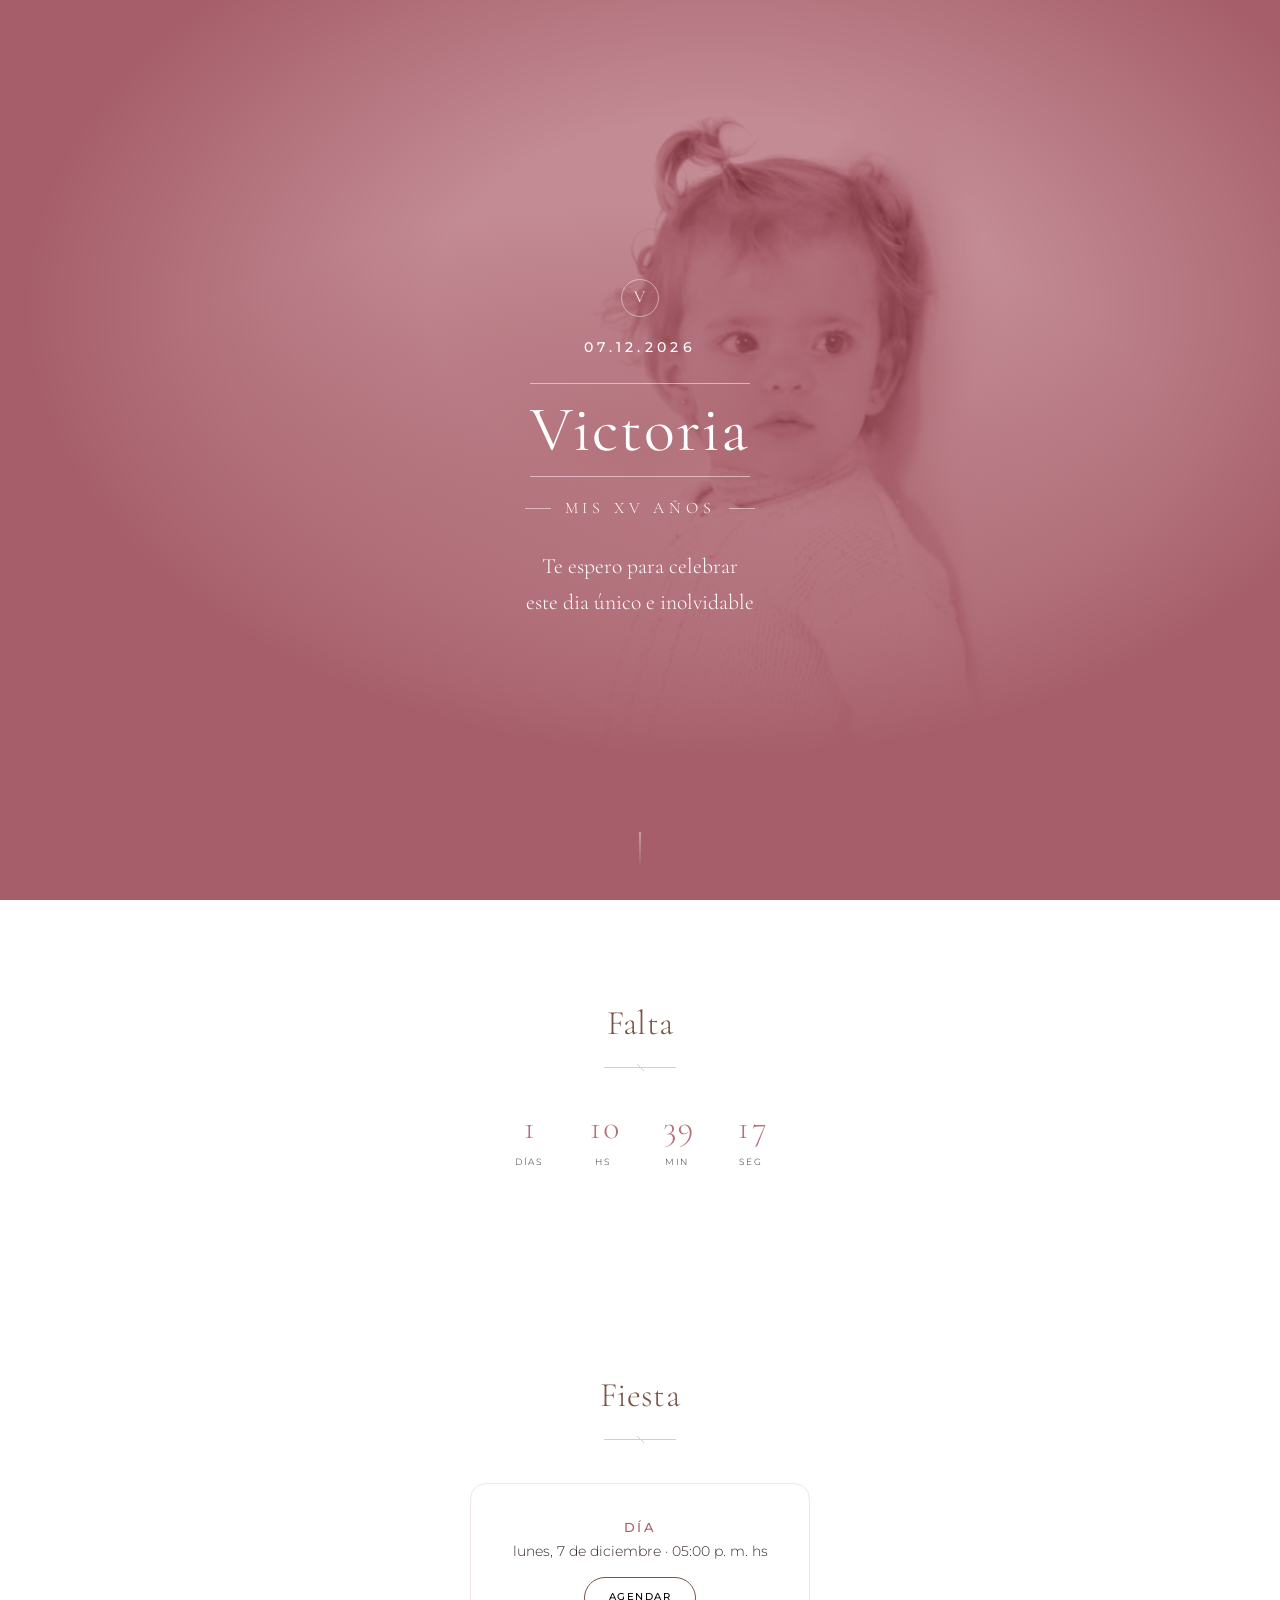
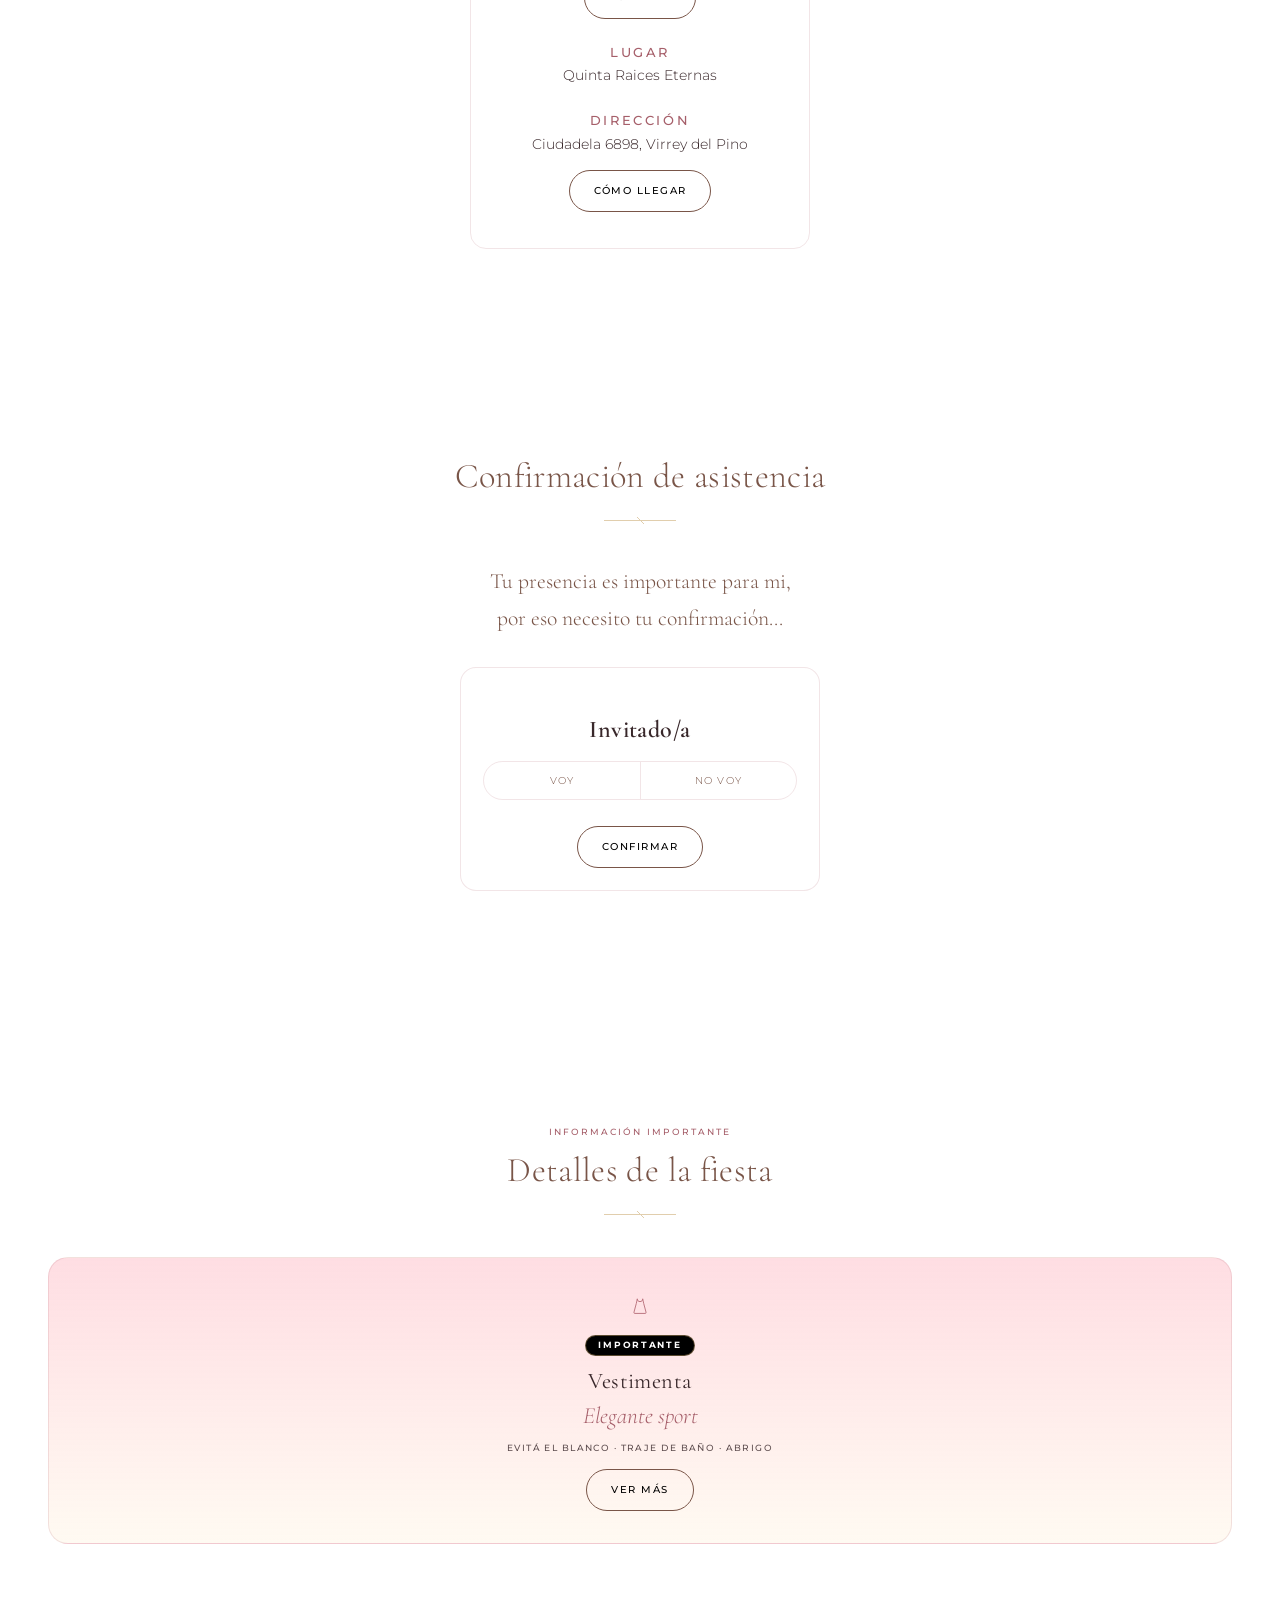
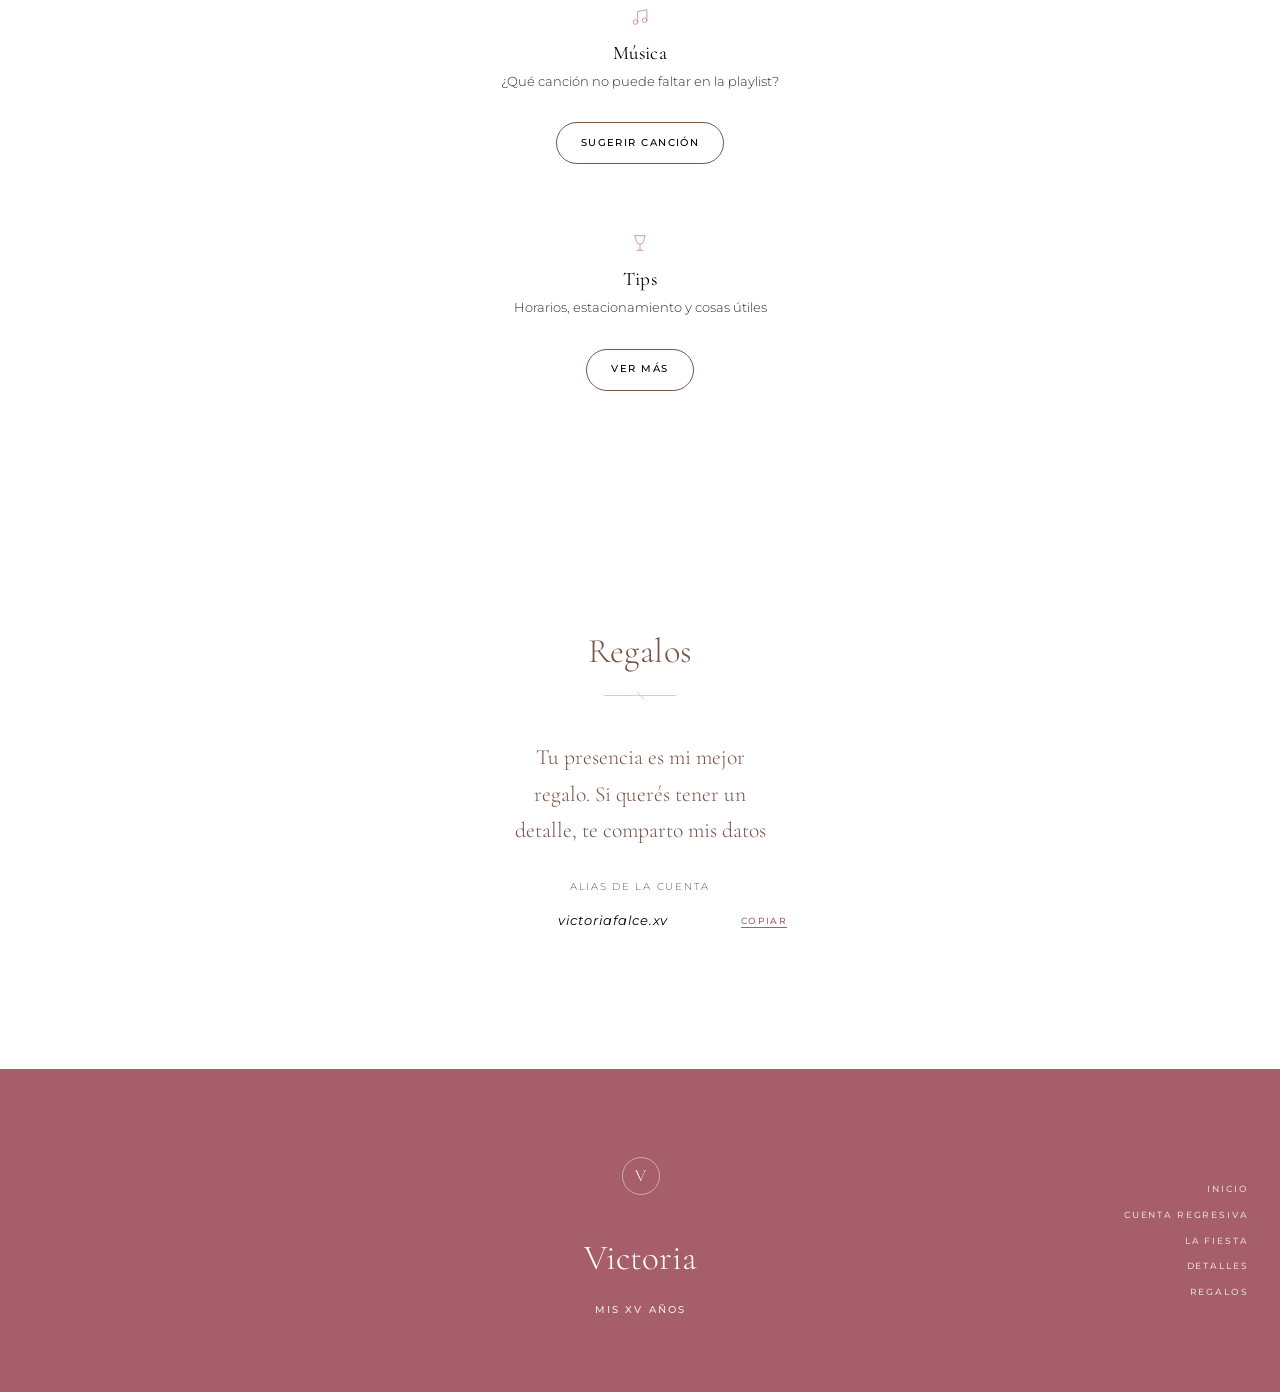
==== commit b8db8949: "seventh commit" ====
--- a/index.html
+++ b/index.html
@@ -10,6 +10,13 @@
   <meta property="og:locale" content="es_AR">
   <meta property="og:title" content="Mis XV · Victoria">
   <meta property="og:description" content="Invitación a los XV años de Victoria.">
+  <meta property="og:url" content="https://mavixv.netlify.app/">
+  <meta property="og:image" content="https://mavixv.netlify.app/viky2.jpeg">
+  <meta property="og:image:type" content="image/jpeg">
+  <meta property="og:image:width" content="850">
+  <meta property="og:image:height" content="1280">
+  <meta property="og:image:alt" content="Invitación a los XV años de Victoria">
+  <meta name="twitter:card" content="summary_large_image">
   <meta name="theme-color" content="#A65F6A">
   <link rel="icon"
     href="data:image/svg+xml,%3Csvg xmlns='http://www.w3.org/2000/svg' viewBox='0 0 64 64'%3E%3Crect width='64' height='64' fill='%23A65F6A'/%3E%3Ctext x='32' y='45' font-family='Georgia,serif' font-size='38' fill='%23FFFFFF' text-anchor='middle'%3EV%3C/text%3E%3C/svg%3E">
@@ -25,7 +32,7 @@
   <main class="wrap">
 
     <header class="sec rosa hero" id="inicio">
-      <img class="hero-fondo" src="viky2.jpeg" alt="" aria-hidden="true" width="853" height="1280" decoding="async">
+      <img class="hero-fondo" src="viky2.jpeg" alt="" aria-hidden="true" width="850" height="1280" decoding="async">
 
       <span class="monograma" aria-hidden="true">V</span>
       <p class="fecha" id="fechaTxt"></p>
@@ -62,7 +69,7 @@
 
     <section class="sec palido" id="confirmar" aria-labelledby="rsvpTitulo">
       <h2 id="rsvpTitulo">Confirmación de asistencia</h2>
-      <p class="txt">Tu presencia es importante para mi, por eso necesito saber si...</p>
+      <p class="txt">Tu presencia es importante para mi, por eso necesito tu confirmación...</p>
       <form id="fRsvp" class="rsvp">
         <div id="rsvpLista"></div>
         <button class="btn" type="submit" id="btnRsvp">Confirmar</button>
@@ -71,7 +78,28 @@
     </section>
 
     <section class="sec palido" id="detalles" aria-labelledby="detallesTitulo">
+      <p class="eyebrow">Información importante</p>
       <h2 id="detallesTitulo">Detalles de la fiesta</h2>
+
+      <article class="card mini vestimenta">
+        <div class="vestimenta-etq">
+          <span class="icono" aria-hidden="true">
+            <svg viewBox="0 0 24 24" fill="none" stroke="currentColor" stroke-width="1" stroke-linecap="round"
+              stroke-linejoin="round">
+              <path d="M9 3.5 8 8l-2.6 9.8a1 1 0 0 0 1 1.2h11.2a1 1 0 0 0 1-1.2L16 8l-1-4.5" />
+              <path d="M9 3.5c0 1.6 1.3 2.6 3 2.6s3-1 3-2.6" />
+            </svg>
+          </span>
+          <span class="etiqueta">Importante</span>
+          <h3>Vestimenta</h3>
+        </div>
+        <div class="vestimenta-cuerpo">
+          <p class="dress">Elegante sport</p>
+          <p class="mini-nota">Evitá el blanco · traje de baño · abrigo</p>
+          <button class="btn" data-modal="mDress">Ver más</button>
+        </div>
+      </article>
+
       <div class="grid3">
         <article class="card mini">
           <span class="icono" aria-hidden="true">
@@ -85,18 +113,6 @@
           <h3>Música</h3>
           <p>¿Qué canción no puede faltar en la playlist?</p>
           <button class="btn" data-modal="mMusica">Sugerir canción</button>
-        </article>
-        <article class="card mini">
-          <span class="icono" aria-hidden="true">
-            <svg viewBox="0 0 24 24" fill="none" stroke="currentColor" stroke-width="1" stroke-linecap="round"
-              stroke-linejoin="round">
-              <path d="M9 3.5 8 8l-2.6 9.8a1 1 0 0 0 1 1.2h11.2a1 1 0 0 0 1-1.2L16 8l-1-4.5" />
-              <path d="M9 3.5c0 1.6 1.3 2.6 3 2.6s3-1 3-2.6" />
-            </svg>
-          </span>
-          <h3>Vestimenta</h3>
-          <p>Una sugerencia para que todos estemos a tono</p>
-          <button class="btn" data-modal="mDress">Ver más</button>
         </article>
         <article class="card mini">
           <span class="icono" aria-hidden="true">
@@ -159,7 +175,7 @@
   <dialog id="mDress">
     <form method="dialog" class="cerrar"><button aria-label="Cerrar">✕</button></form>
     <h3>Dress code</h3>
-    <p>Elegante sport, un traje de baño y abrigo para mas tarde.</p>
+    <p>Elegante sport, evitá usar color BLANCO, un traje de baño y abrigo para mas tarde.</p>
   </dialog>
 
   <dialog id="mTips">
--- a/styles.css
+++ b/styles.css
@@ -445,6 +445,66 @@
     color: var(--gris);
 }
 
+/* ===== Detalles: vestimenta destacada ===== */
+#detalles .eyebrow {
+    margin-bottom: 14px;
+    font: 500 .58rem/1 var(--sans);
+    letter-spacing: .22em;
+    text-transform: uppercase;
+    color: var(--rosa-osc);
+}
+
+#detalles .vestimenta {
+    margin-bottom: 28px;
+    padding: 38px 24px 32px;
+    border: 1px solid var(--linea-rosa);
+    border-radius: 1.25rem;
+    background: linear-gradient(180deg, rgb(253 121 142 / 25%), rgb(255 160 0 / 5%));
+}
+
+#detalles .vestimenta .icono {
+    opacity: 1;
+}
+
+#detalles .vestimenta .etiqueta {
+    background: black;
+    display: inline-block;
+    margin-bottom: 12px;
+    padding: 5px 12px;
+    border: 1px solid rgba(201, 166, 107, .45);
+    border-radius: 999px;
+    font: 500 .54rem / 1 var(--sans);
+    letter-spacing: .2em;
+    text-transform: uppercase;
+    color: #ffffff;
+    font-weight: bold;
+}
+
+#detalles .vestimenta h3 {
+    margin: 0 0 8px;
+    font-size: 1.4rem;
+    color: var(--gris);
+}
+
+#detalles .vestimenta .dress {
+    margin: 0 auto;
+    font-family: var(--serif);
+    font-style: italic;
+    font-size: 1.45rem;
+    line-height: 1.3;
+    color: var(--rosa-osc);
+}
+
+#detalles .vestimenta .mini-nota {
+    margin-top: 8px;
+    margin-bottom: 0;
+    font: 500 .56rem/1.7 var(--sans);
+    letter-spacing: .16em;
+    text-transform: uppercase;
+    color: var(--gris);
+    opacity: .8;
+}
+
 /* ===== RSVP ===== */
 .rsvp {
     max-width: 360px;
@@ -530,7 +590,7 @@
 }
 
 .opc input:focus-visible+span {
-    outline: 2px solid var(--verde);
+    outline: 2px solid #38272A;
     outline-offset: 2px;
 }
 
@@ -565,7 +625,7 @@
     margin-top: 12px;
     font-size: .74rem;
     letter-spacing: .03em;
-    color: var(--verde);
+    color: #38272A;
 }
 
 .rosa .aviso {
@@ -927,7 +987,7 @@
     transform: translate(-50%, 20px);
     padding: 11px 20px;
     border-radius: 999px;
-    background: var(--verde);
+    background: #38272A;
     color: var(--blanco);
     font-size: .72rem;
     letter-spacing: .04em;
